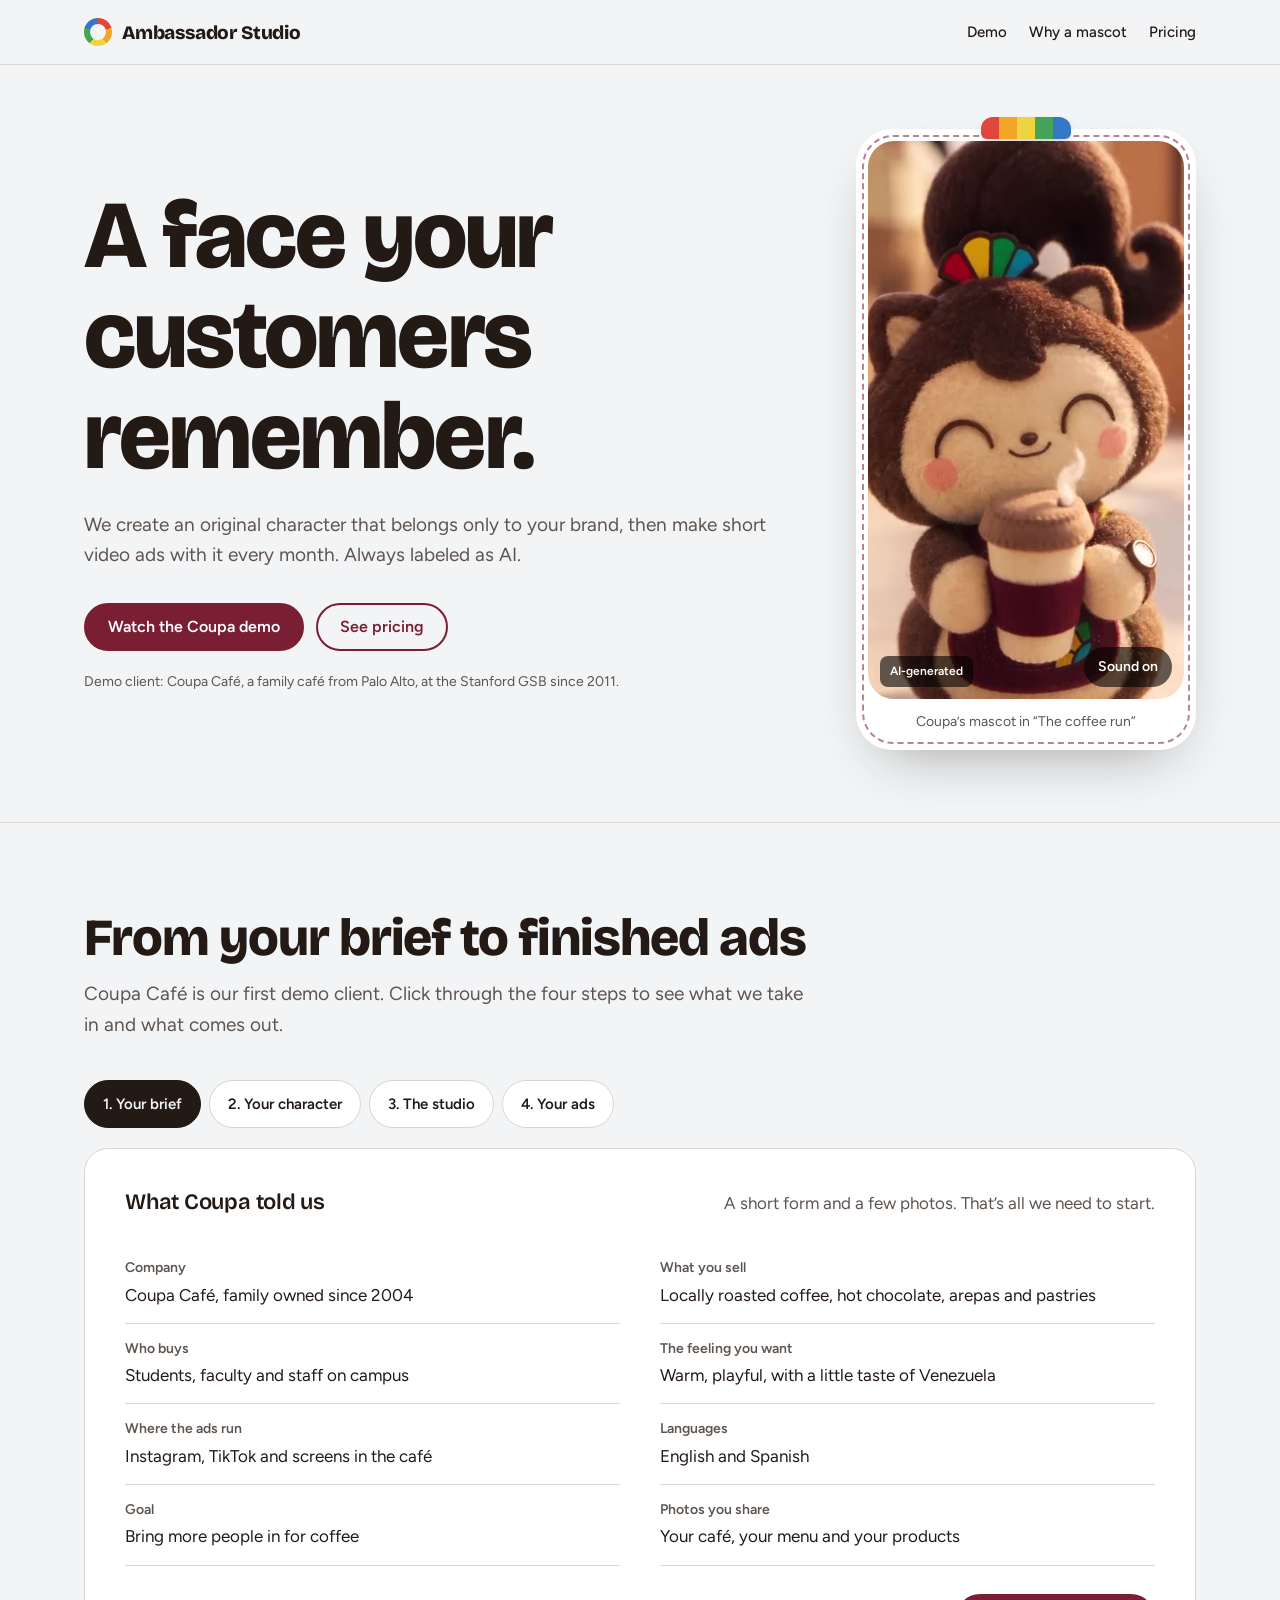
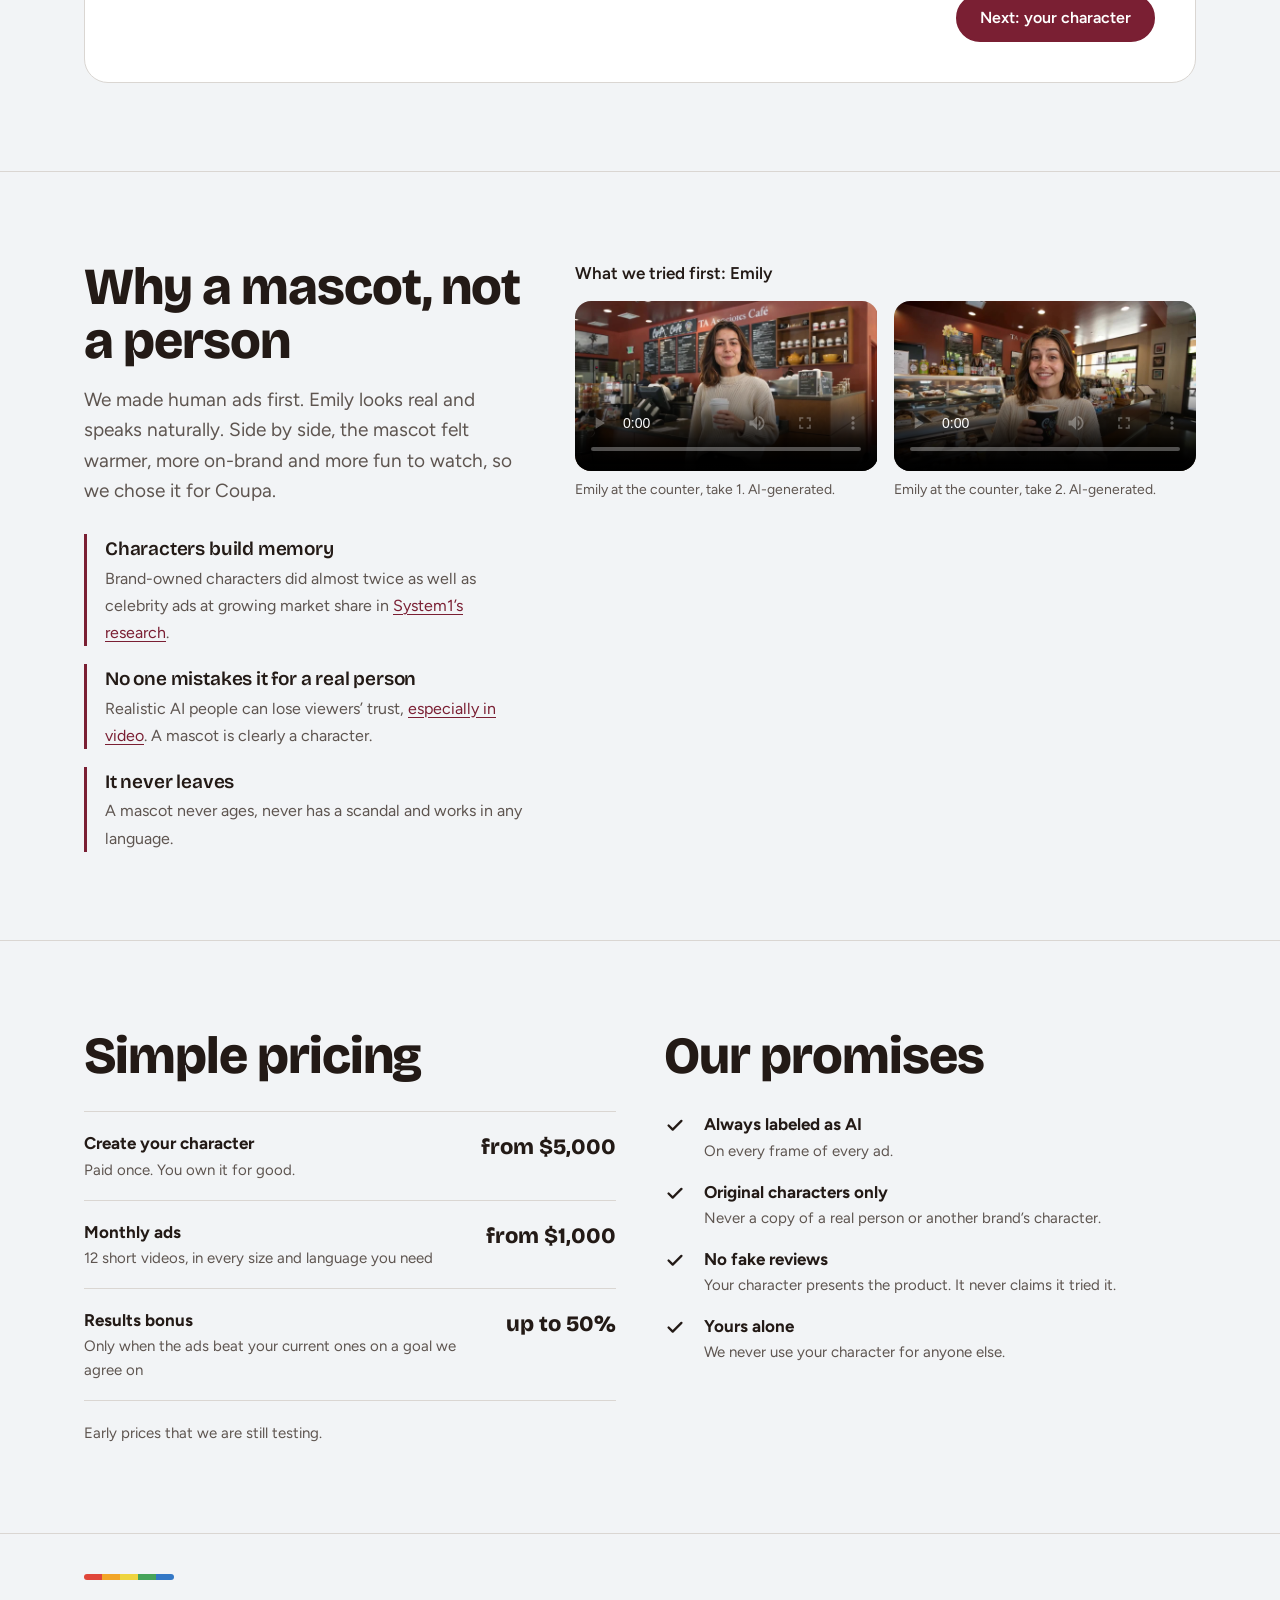
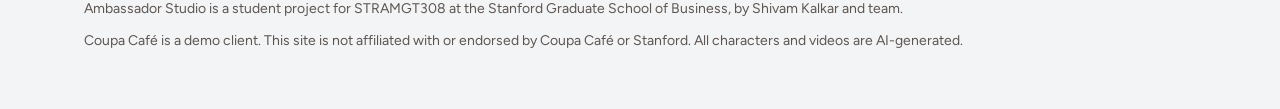
==== index.html @ 62d01a9c "Ambassador Studio demo site Co-Authored-By: Claude Opus 5.5 <noreply@anthropic.com>" ====
<!DOCTYPE html>
<html lang="en">
<head>
<meta charset="utf-8">
<meta name="viewport" content="width=device-width, initial-scale=1, viewport-fit=cover">
<title>Ambassador Studio: a face your customers remember</title>
<meta name="description" content="Ambassador Studio creates an original character that belongs only to your brand, then makes short video ads with it every month. Demo with Coupa Café.">
<link rel="icon" href="img/mascot-coffee-run.jpg">
<link rel="preconnect" href="https://fonts.googleapis.com">
<link rel="preconnect" href="https://fonts.gstatic.com" crossorigin>
<link href="https://fonts.googleapis.com/css2?family=Bricolage+Grotesque:opsz,wght@12..96,600;12..96,800&family=Figtree:wght@400;500;600;700&display=swap" rel="stylesheet">
<style>
  :root {
    --paper: #F2F4F6;
    --surface: #FFFFFF;
    --ink: #231A16;
    --muted: #5E5550;
    --line: #DAD6D2;
    --maroon: #7A1F33;
    --maroon-hover: #5E1626;
    --on-maroon: #FFFFFF;
    --accent-text: #7A1F33;
    --stitch: rgba(122, 31, 51, 0.55);
    --r1: #E0463A; --r2: #F2A527; --r3: #EED43F; --r4: #46A35A; --r5: #3478C6;
    --display: "Bricolage Grotesque", "Avenir Next", "Segoe UI", system-ui, sans-serif;
    --body: "Figtree", "Avenir Next", "Segoe UI", system-ui, sans-serif;
    color-scheme: light;
  }
  @media (prefers-color-scheme: dark) {
    :root {
      --paper: #15110F;
      --surface: #201A17;
      --ink: #F4EEE9;
      --muted: #BBB0A8;
      --line: #3A322D;
      --maroon: #A3304B;
      --maroon-hover: #B93C59;
      --on-maroon: #FFFFFF;
      --accent-text: #F09AAC;
      --stitch: rgba(240, 154, 172, 0.5);
      color-scheme: dark;
    }
  }
  *, *::before, *::after { box-sizing: border-box; }
  html { scroll-behavior: smooth; }
  @media (prefers-reduced-motion: reduce) { html { scroll-behavior: auto; } }
  body {
    margin: 0;
    background: var(--paper);
    color: var(--ink);
    font: 17px/1.6 var(--body);
    -webkit-font-smoothing: antialiased;
    padding-bottom: env(safe-area-inset-bottom, 0px);
  }
  img, video { max-width: 100%; display: block; }
  a { color: var(--accent-text); text-underline-offset: 3px; }
  :focus-visible { outline: 3px solid var(--r5); outline-offset: 3px; border-radius: 6px; }
  .wrap { max-width: 1160px; margin: 0 auto; padding: 0 24px; }
  h1, h2, h3 { font-family: var(--display); font-weight: 800; letter-spacing: -0.02em; line-height: 1.05; margin: 0; }
  h2 { font-size: clamp(32px, 4.4vw, 52px); }
  h3 { font-size: 22px; font-weight: 600; letter-spacing: -0.01em; line-height: 1.2; }
  p { margin: 0; }
  .lede { color: var(--muted); font-size: 19px; max-width: 60ch; }
  .btn {
    display: inline-flex; align-items: center; justify-content: center; gap: 8px;
    min-height: 48px; padding: 0 22px; border-radius: 999px;
    font: 600 16px/1 var(--body); text-decoration: none; cursor: pointer;
    border: 2px solid var(--maroon); transition: background .15s ease, color .15s ease;
  }
  .btn-primary { background: var(--maroon); color: var(--on-maroon); }
  .btn-primary:hover { background: var(--maroon-hover); border-color: var(--maroon-hover); }
  .btn-ghost { background: transparent; color: var(--accent-text); }
  .btn-ghost:hover { background: var(--surface); }

  /* Header */
  header.site {
    position: sticky; top: 0; z-index: 20;
    background: color-mix(in srgb, var(--paper) 88%, transparent);
    backdrop-filter: saturate(1.2) blur(10px); -webkit-backdrop-filter: saturate(1.2) blur(10px);
    border-bottom: 1px solid var(--line);
    padding-top: env(safe-area-inset-top, 0px);
  }
  header.site .wrap { display: flex; align-items: center; justify-content: space-between; gap: 16px; min-height: 64px; }
  .logo { display: flex; align-items: center; gap: 10px; color: var(--ink); text-decoration: none; font: 800 19px/1 var(--display); letter-spacing: -0.01em; }
  .logo-mark { width: 28px; height: 28px; border-radius: 50%; background: conic-gradient(var(--r1) 0 20%, var(--r2) 0 40%, var(--r3) 0 60%, var(--r4) 0 80%, var(--r5) 0); position: relative; }
  .logo-mark::after { content: ""; position: absolute; inset: 6px; border-radius: 50%; background: var(--paper); }
  nav.links { display: flex; gap: 22px; }
  nav.links a { color: var(--ink); text-decoration: none; font-weight: 500; font-size: 15px; }
  nav.links a:hover { color: var(--accent-text); }
  @media (max-width: 720px) { nav.links { display: none; } }

  /* Hero */
  .hero { padding: 64px 0 72px; }
  .hero .wrap { display: grid; grid-template-columns: minmax(0, 1fr) auto; gap: 56px; align-items: center; }
  .hero h1 { font-size: clamp(48px, 8vw, 96px); max-width: 11ch; }
  .hero .lede { margin-top: 22px; }
  .hero .ctas { display: flex; flex-wrap: wrap; gap: 12px; margin-top: 32px; }
  .hero .note { margin-top: 20px; font-size: 14px; color: var(--muted); }
  @media (max-width: 860px) { .hero .wrap { grid-template-columns: 1fr; gap: 40px; } .patch { justify-self: center; } }

  /* The one bold thing: a felt patch around the hero video */
  .patch { position: relative; margin: 0; width: min(340px, 82vw); padding: 12px; border-radius: 36px; background: var(--surface); box-shadow: 0 24px 60px -28px rgba(35, 26, 22, 0.45); }
  .patch::before { content: ""; position: absolute; inset: 6px; border: 2px dashed var(--stitch); border-radius: 31px; pointer-events: none; }
  .patch video { width: 100%; aspect-ratio: 480 / 848; object-fit: cover; border-radius: 26px; background: #000; }
  .clip { position: absolute; top: -12px; left: 50%; transform: translateX(-50%); display: flex; height: 22px; border-radius: 12px 12px 6px 6px; overflow: hidden; box-shadow: 0 4px 10px -4px rgba(0,0,0,.35); z-index: 2; }
  .clip span { width: 18px; }
  .clip span:nth-child(1) { background: var(--r1); } .clip span:nth-child(2) { background: var(--r2); }
  .clip span:nth-child(3) { background: var(--r3); } .clip span:nth-child(4) { background: var(--r4); }
  .clip span:nth-child(5) { background: var(--r5); }
  .screen { position: relative; }
  .patch .sound { position: absolute; right: 12px; bottom: 12px; z-index: 2; min-height: 40px; padding: 0 14px; border-radius: 999px; border: 0; background: rgba(0,0,0,.6); color: #fff; font: 600 14px/1 var(--body); cursor: pointer; }
  .patch .tag { position: absolute; left: 12px; bottom: 12px; z-index: 2; padding: 6px 10px; border-radius: 8px; background: rgba(0,0,0,.6); color: #fff; font-size: 12px; font-weight: 600; }
  .patch figcaption { padding: 12px 8px 4px; font-size: 14px; color: var(--muted); text-align: center; }

  /* Sections */
  section.block { padding: 88px 0; border-top: 1px solid var(--line); }
  .block-head { display: flex; flex-direction: column; gap: 14px; margin-bottom: 40px; }

  /* Demo stepper */
  .steps { display: flex; flex-wrap: wrap; gap: 8px; margin-bottom: 20px; }
  .steps button {
    min-height: 48px; padding: 0 18px; border-radius: 999px; cursor: pointer;
    font: 600 15px/1 var(--body); color: var(--ink); background: var(--surface);
    border: 1px solid var(--line);
  }
  .steps button[aria-selected="true"] { background: var(--ink); color: var(--paper); border-color: var(--ink); }
  .panel { background: var(--surface); border: 1px solid var(--line); border-radius: 24px; padding: clamp(22px, 4vw, 40px); }
  .panel[hidden] { display: none; }
  .panel-head { display: flex; flex-wrap: wrap; align-items: baseline; justify-content: space-between; gap: 12px; margin-bottom: 26px; }
  .panel-head p { color: var(--muted); max-width: 56ch; }
  .panel-foot { display: flex; justify-content: flex-end; margin-top: 28px; }

  .brief { display: grid; grid-template-columns: repeat(2, minmax(0, 1fr)); gap: 0 40px; margin: 0; }
  .brief div { padding: 14px 0; border-bottom: 1px solid var(--line); }
  .brief dt { font-size: 14px; font-weight: 600; color: var(--muted); }
  .brief dd { margin: 2px 0 0; font-size: 17px; }
  @media (max-width: 720px) { .brief { grid-template-columns: 1fr; } }

  .choices { display: grid; grid-template-columns: repeat(2, minmax(0, 1fr)); gap: 24px; }
  @media (max-width: 720px) { .choices { grid-template-columns: 1fr; } }
  .choice { border: 2px solid var(--line); border-radius: 20px; overflow: hidden; display: flex; flex-direction: column; }
  .choice.chosen { border-color: var(--maroon); }
  .choice img { width: 100%; aspect-ratio: 4 / 3; object-fit: cover; }
  .choice .body { padding: 18px 20px 22px; display: flex; flex-direction: column; gap: 8px; }
  .choice .row { display: flex; align-items: center; justify-content: space-between; gap: 10px; }
  .badge { font-size: 13px; font-weight: 700; padding: 4px 10px; border-radius: 999px; border: 1px solid var(--line); color: var(--muted); white-space: nowrap; }
  .chosen .badge { background: var(--maroon); border-color: var(--maroon); color: var(--on-maroon); }
  .choice p { color: var(--muted); }
  .fineprint { margin-top: 20px; color: var(--muted); font-size: 15px; }

  .pipeline { list-style: none; margin: 0; padding: 0; counter-reset: step; }
  .pipeline li { display: grid; grid-template-columns: 36px minmax(0, 1fr) auto; gap: 16px; align-items: center; padding: 14px 0; border-bottom: 1px solid var(--line); }
  .pipeline .dot { width: 32px; height: 32px; border-radius: 50%; display: grid; place-items: center; font-weight: 700; font-size: 14px; border: 2px solid var(--line); color: var(--muted); background: var(--surface); }
  .pipeline .what { display: flex; flex-direction: column; }
  .pipeline .what span { color: var(--muted); font-size: 15px; }
  .pipeline .state { font-size: 14px; font-weight: 600; color: var(--muted); }
  .pipeline li.done .dot { background: var(--maroon); border-color: var(--maroon); color: var(--on-maroon); }
  .pipeline li.done .state { color: var(--accent-text); }
  .pipeline li.working .dot { border-color: var(--maroon); color: var(--accent-text); }

  .ads { display: grid; grid-template-columns: repeat(2, minmax(0, 300px)); gap: 32px; justify-content: start; }
  @media (max-width: 720px) { .ads { grid-template-columns: minmax(0, 1fr); justify-content: center; } }
  .ad { display: flex; flex-direction: column; gap: 12px; margin: 0; }
  .ad .frame { position: relative; }
  .ad video { width: 100%; aspect-ratio: 480 / 848; object-fit: cover; border-radius: 20px; background: #000; }
  .ad .ai { position: absolute; left: 12px; top: 12px; padding: 5px 9px; border-radius: 8px; background: rgba(0,0,0,.6); color: #fff; font-size: 12px; font-weight: 600; pointer-events: none; }
  .ad h3 { display: flex; justify-content: space-between; gap: 10px; align-items: baseline; }
  .ad h3 small { font: 500 14px/1 var(--body); color: var(--muted); }
  .ad p { color: var(--muted); font-size: 15px; }
  .formats { display: flex; flex-wrap: wrap; gap: 8px; margin-top: 28px; }
  .formats span { font-size: 14px; padding: 6px 12px; border-radius: 999px; border: 1px solid var(--line); }

  /* Why a mascot */
  .why { display: grid; grid-template-columns: minmax(0, 5fr) minmax(0, 7fr); gap: 48px; align-items: start; }
  @media (max-width: 900px) { .why { grid-template-columns: 1fr; } }
  .reasons { list-style: none; margin: 28px 0 0; padding: 0; display: flex; flex-direction: column; gap: 18px; }
  .reasons li { padding-left: 18px; border-left: 3px solid var(--maroon); }
  .reasons strong { display: block; font-family: var(--display); font-weight: 600; font-size: 19px; letter-spacing: -0.01em; }
  .reasons span { color: var(--muted); font-size: 16px; }
  .tried { display: grid; grid-template-columns: repeat(2, minmax(0, 1fr)); gap: 16px; }
  @media (max-width: 560px) { .tried { grid-template-columns: 1fr; } }
  .tried figure { margin: 0; }
  .tried video { width: 100%; aspect-ratio: 16 / 9; object-fit: cover; border-radius: 16px; background: #000; }
  .tried figcaption { margin-top: 8px; font-size: 14px; color: var(--muted); }
  .tried-title { margin-bottom: 14px; font-weight: 600; }

  /* Pricing + promises */
  .two { display: grid; grid-template-columns: repeat(2, minmax(0, 1fr)); gap: 48px; }
  @media (max-width: 860px) { .two { grid-template-columns: 1fr; } }
  .price-list { margin: 28px 0 0; padding: 0; list-style: none; }
  .price-list li { display: flex; justify-content: space-between; gap: 20px; padding: 18px 0; border-bottom: 1px solid var(--line); }
  .price-list li:first-child { border-top: 1px solid var(--line); }
  .price-list .p { font-family: var(--display); font-weight: 800; font-size: 22px; white-space: nowrap; }
  .price-list .d { color: var(--muted); font-size: 15px; display: block; }
  .promises { margin: 28px 0 0; padding: 0; list-style: none; display: flex; flex-direction: column; gap: 16px; }
  .promises li { display: grid; grid-template-columns: 28px minmax(0, 1fr); gap: 12px; }
  .promises svg { margin-top: 3px; }
  .promises span { color: var(--muted); display: block; font-size: 15px; }

  footer.site { border-top: 1px solid var(--line); padding: 40px 0 56px; color: var(--muted); font-size: 14px; }
  footer.site .wrap { display: flex; flex-direction: column; gap: 10px; }
  footer .stripe { display: flex; width: 90px; height: 6px; border-radius: 3px; overflow: hidden; margin-bottom: 8px; }
  footer .stripe i { flex: 1; } footer .stripe i:nth-child(1) { background: var(--r1); } footer .stripe i:nth-child(2) { background: var(--r2); } footer .stripe i:nth-child(3) { background: var(--r3); } footer .stripe i:nth-child(4) { background: var(--r4); } footer .stripe i:nth-child(5) { background: var(--r5); }
</style>
</head>
<body>

<header class="site">
  <div class="wrap">
    <a class="logo" href="#top" aria-label="Ambassador Studio home"><span class="logo-mark" aria-hidden="true"></span>Ambassador Studio</a>
    <nav class="links" aria-label="Sections">
      <a href="#demo">Demo</a>
      <a href="#why">Why a mascot</a>
      <a href="#pricing">Pricing</a>
    </nav>
  </div>
</header>

<main id="top">
  <section class="hero">
    <div class="wrap">
      <div>
        <h1>A face your customers remember.</h1>
        <p class="lede">We create an original character that belongs only to your brand, then make short video ads with it every month. Always labeled as AI.</p>
        <div class="ctas">
          <a class="btn btn-primary" href="#demo">Watch the Coupa demo</a>
          <a class="btn btn-ghost" href="#pricing">See pricing</a>
        </div>
        <p class="note">Demo client: Coupa Café, a family café from Palo Alto, at the Stanford GSB since 2011.</p>
      </div>

      <figure class="patch">
        <div class="clip" aria-hidden="true"><span></span><span></span><span></span><span></span><span></span></div>
        <div class="screen">
          <video id="heroVideo" src="videos/mascot-coffee-run.mp4" poster="img/mascot-coffee-run.jpg" autoplay muted loop playsinline preload="metadata" aria-label="Coupa’s mascot in the ad The coffee run"></video>
          <span class="tag">AI-generated</span>
          <button class="sound" id="soundBtn" type="button" aria-pressed="false">Sound on</button>
        </div>
        <figcaption>Coupa’s mascot in “The coffee run”</figcaption>
      </figure>
    </div>
  </section>

  <section class="block" id="demo" aria-labelledby="demo-title">
    <div class="wrap">
      <div class="block-head">
        <h2 id="demo-title">From your brief to finished ads</h2>
        <p class="lede">Coupa Café is our first demo client. Click through the four steps to see what we take in and what comes out.</p>
      </div>

      <div class="steps" role="tablist" aria-label="Demo steps">
        <button role="tab" id="tab-1" aria-controls="panel-1" aria-selected="true">1. Your brief</button>
        <button role="tab" id="tab-2" aria-controls="panel-2" aria-selected="false" tabindex="-1">2. Your character</button>
        <button role="tab" id="tab-3" aria-controls="panel-3" aria-selected="false" tabindex="-1">3. The studio</button>
        <button role="tab" id="tab-4" aria-controls="panel-4" aria-selected="false" tabindex="-1">4. Your ads</button>
      </div>

      <div class="panel" role="tabpanel" id="panel-1" aria-labelledby="tab-1">
        <div class="panel-head">
          <h3>What Coupa told us</h3>
          <p>A short form and a few photos. That’s all we need to start.</p>
        </div>
        <dl class="brief">
          <div><dt>Company</dt><dd>Coupa Café, family owned since 2004</dd></div>
          <div><dt>What you sell</dt><dd>Locally roasted coffee, hot chocolate, arepas and pastries</dd></div>
          <div><dt>Who buys</dt><dd>Students, faculty and staff on campus</dd></div>
          <div><dt>The feeling you want</dt><dd>Warm, playful, with a little taste of Venezuela</dd></div>
          <div><dt>Where the ads run</dt><dd>Instagram, TikTok and screens in the café</dd></div>
          <div><dt>Languages</dt><dd>English and Spanish</dd></div>
          <div><dt>Goal</dt><dd>Bring more people in for coffee</dd></div>
          <div><dt>Photos you share</dt><dd>Your café, your menu and your products</dd></div>
        </dl>
        <div class="panel-foot"><button class="btn btn-primary" type="button" data-go="2">Next: your character</button></div>
      </div>

      <div class="panel" role="tabpanel" id="panel-2" aria-labelledby="tab-2" hidden>
        <div class="panel-head">
          <h3>Pick the face of your brand</h3>
          <p>We designed two options for Coupa. Coupa keeps the one it picks for good.</p>
        </div>
        <div class="choices">
          <article class="choice chosen">
            <img src="img/mascot-big-city.jpg" alt="Coupa’s felt mascot with a rainbow hair clip and a Coupa Café apron" style="object-position: center 62%">
            <div class="body">
              <div class="row"><h3>Brand mascot</h3><span class="badge">Chosen</span></div>
              <p>A soft felt character made for Coupa, with the rainbow from Coupa’s logo and a café apron.</p>
            </div>
          </article>
          <article class="choice">
            <img src="img/emily-counter-1.jpg" alt="Emily, an original AI-generated woman, holding a coffee at the café counter">
            <div class="body">
              <div class="row"><h3>Human-like ambassador</h3><span class="badge">Tried first</span></div>
              <p>Emily, an original AI person. Realistic and polished, but less warm for a café.</p>
            </div>
          </article>
        </div>
        <p class="fineprint">Every character is original, checked so it doesn’t copy a real person or another brand, and always labeled as AI.</p>
        <div class="panel-foot"><button class="btn btn-primary" type="button" data-go="3">Next: the studio</button></div>
      </div>

      <div class="panel" role="tabpanel" id="panel-3" aria-labelledby="tab-3" hidden>
        <div class="panel-head">
          <h3>What happens in the studio</h3>
          <p>AI does the production. A person on our team checks every ad before you see it.</p>
        </div>
        <ol class="pipeline" id="pipeline">
          <li><span class="dot">1</span><span class="what"><strong>Read the brief</strong><span>Brand, product, customers and feeling</span></span><span class="state">Waiting</span></li>
          <li><span class="dot">2</span><span class="what"><strong>Design the character</strong><span>Look, voice and personality, approved by you</span></span><span class="state">Waiting</span></li>
          <li><span class="dot">3</span><span class="what"><strong>Write the stories</strong><span>Short scripts, 10 to 30 seconds each</span></span><span class="state">Waiting</span></li>
          <li><span class="dot">4</span><span class="what"><strong>Animate the scenes</strong><span>AI video in phone and screen sizes</span></span><span class="state">Waiting</span></li>
          <li><span class="dot">5</span><span class="what"><strong>Add sound and captions</strong><span>Music, voice and text for silent viewing</span></span><span class="state">Waiting</span></li>
          <li><span class="dot">6</span><span class="what"><strong>Label and check</strong><span>An AI label on every ad, and a human review</span></span><span class="state">Waiting</span></li>
        </ol>
        <div class="panel-foot"><button class="btn btn-primary" type="button" data-go="4">See your ads</button></div>
      </div>

      <div class="panel" role="tabpanel" id="panel-4" aria-labelledby="tab-4" hidden>
        <div class="panel-head">
          <h3>Coupa’s first two ads</h3>
          <p>Short, warm stories starring Coupa’s mascot. Press play with sound on.</p>
        </div>
        <div class="ads">
          <figure class="ad">
            <div class="frame">
              <video src="videos/mascot-coffee-run.mp4" poster="img/mascot-coffee-run.jpg" controls playsinline preload="metadata" aria-label="Ad: The coffee run"></video>
              <span class="ai">AI-generated</span>
            </div>
            <h3>The coffee run <small>0:28</small></h3>
            <p>The mascot waits in line, and the barista makes the perfect cup.</p>
          </figure>
          <figure class="ad">
            <div class="frame">
              <video src="videos/mascot-big-city.mp4" poster="img/mascot-big-city.jpg" controls playsinline preload="metadata" aria-label="Ad: The big city"></video>
              <span class="ai">AI-generated</span>
            </div>
            <h3>The big city <small>0:31</small></h3>
            <p>The mascot sets off on a trip far from campus.</p>
          </figure>
        </div>
        <p class="fineprint">Every month, Coupa gets 12 new ads like these, in phone and screen sizes and in English and Spanish.</p>
      </div>
    </div>
  </section>

  <section class="block" id="why" aria-labelledby="why-title">
    <div class="wrap why">
      <div>
        <h2 id="why-title">Why a mascot, not a person</h2>
        <p class="lede" style="margin-top:16px">We made human ads first. Emily looks real and speaks naturally. Side by side, the mascot felt warmer, more on-brand and more fun to watch, so we chose it for Coupa.</p>
        <ul class="reasons">
          <li><strong>Characters build memory</strong><span>Brand-owned characters did almost twice as well as celebrity ads at growing market share in <a href="https://system1group.com/blog/how-far-can-you-stretch-your-character-fluent-device">System1’s research</a>.</span></li>
          <li><strong>No one mistakes it for a real person</strong><span>Realistic AI people can lose viewers’ trust, <a href="https://www.mi-3.com.au/03-02-2026/machine-made-ads-for-trigger-big-trust-penalties">especially in video</a>. A mascot is clearly a character.</span></li>
          <li><strong>It never leaves</strong><span>A mascot never ages, never has a scandal and works in any language.</span></li>
        </ul>
      </div>
      <div>
        <p class="tried-title">What we tried first: Emily</p>
        <div class="tried">
          <figure>
            <video src="videos/emily-counter-1.mp4" poster="img/emily-counter-1.jpg" controls playsinline preload="metadata" aria-label="Emily at the café counter, take one"></video>
            <figcaption>Emily at the counter, take 1. AI-generated.</figcaption>
          </figure>
          <figure>
            <video src="videos/emily-counter-2.mp4" poster="img/emily-counter-2.jpg" controls playsinline preload="metadata" aria-label="Emily at the café counter, take two"></video>
            <figcaption>Emily at the counter, take 2. AI-generated.</figcaption>
          </figure>
        </div>
      </div>
    </div>
  </section>

  <section class="block" id="pricing" aria-labelledby="pricing-title">
    <div class="wrap two">
      <div>
        <h2 id="pricing-title">Simple pricing</h2>
        <ul class="price-list">
          <li><span><strong>Create your character</strong><span class="d">Paid once. You own it for good.</span></span><span class="p">from $5,000</span></li>
          <li><span><strong>Monthly ads</strong><span class="d">12 short videos, in every size and language you need</span></span><span class="p">from $1,000</span></li>
          <li><span><strong>Results bonus</strong><span class="d">Only when the ads beat your current ones on a goal we agree on</span></span><span class="p">up to 50%</span></li>
        </ul>
        <p class="fineprint">Early prices that we are still testing.</p>
      </div>
      <div>
        <h2>Our promises</h2>
        <ul class="promises">
          <li><svg width="22" height="22" viewBox="0 0 24 24" fill="none" aria-hidden="true"><path d="M5 12.5l4.5 4.5L19 7.5" stroke="currentColor" stroke-width="2.5" stroke-linecap="round" stroke-linejoin="round"/></svg><p><strong>Always labeled as AI</strong><span>On every frame of every ad.</span></p></li>
          <li><svg width="22" height="22" viewBox="0 0 24 24" fill="none" aria-hidden="true"><path d="M5 12.5l4.5 4.5L19 7.5" stroke="currentColor" stroke-width="2.5" stroke-linecap="round" stroke-linejoin="round"/></svg><p><strong>Original characters only</strong><span>Never a copy of a real person or another brand’s character.</span></p></li>
          <li><svg width="22" height="22" viewBox="0 0 24 24" fill="none" aria-hidden="true"><path d="M5 12.5l4.5 4.5L19 7.5" stroke="currentColor" stroke-width="2.5" stroke-linecap="round" stroke-linejoin="round"/></svg><p><strong>No fake reviews</strong><span>Your character presents the product. It never claims it tried it.</span></p></li>
          <li><svg width="22" height="22" viewBox="0 0 24 24" fill="none" aria-hidden="true"><path d="M5 12.5l4.5 4.5L19 7.5" stroke="currentColor" stroke-width="2.5" stroke-linecap="round" stroke-linejoin="round"/></svg><p><strong>Yours alone</strong><span>We never use your character for anyone else.</span></p></li>
        </ul>
      </div>
    </div>
  </section>
</main>

<footer class="site">
  <div class="wrap">
    <div class="stripe" aria-hidden="true"><i></i><i></i><i></i><i></i><i></i></div>
    <p>Ambassador Studio is a student project for STRAMGT308 at the Stanford Graduate School of Business, by Shivam Kalkar and team.</p>
    <p>Coupa Café is a demo client. This site is not affiliated with or endorsed by Coupa Café or Stanford. All characters and videos are AI-generated.</p>
  </div>
</footer>

<script>
  // Hero sound toggle
  const hero = document.getElementById('heroVideo');
  const soundBtn = document.getElementById('soundBtn');
  soundBtn.addEventListener('click', () => {
    hero.muted = !hero.muted;
    if (!hero.muted) { hero.currentTime = 0; hero.play().catch(() => {}); }
    soundBtn.textContent = hero.muted ? 'Sound on' : 'Sound off';
    soundBtn.setAttribute('aria-pressed', String(!hero.muted));
  });
  const reduceMotion = window.matchMedia('(prefers-reduced-motion: reduce)').matches;
  if (reduceMotion) { hero.removeAttribute('autoplay'); hero.pause(); }

  // Demo stepper
  const tabs = [...document.querySelectorAll('[role="tab"]')];
  const panels = tabs.map(t => document.getElementById(t.getAttribute('aria-controls')));
  let timer = null;

  function show(n) {
    tabs.forEach((t, i) => {
      const on = i === n - 1;
      t.setAttribute('aria-selected', String(on));
      t.tabIndex = on ? 0 : -1;
      panels[i].hidden = !on;
    });
    document.querySelectorAll('.panel video').forEach(v => { if (!panels[3].contains(v) || n !== 4) v.pause(); });
    if (n === 3) runStudio();
  }

  function runStudio() {
    const items = [...document.querySelectorAll('#pipeline li')];
    clearInterval(timer);
    const set = (done) => items.forEach((li, i) => {
      li.classList.toggle('done', i < done);
      li.classList.toggle('working', i === done);
      li.querySelector('.state').textContent = i < done ? 'Done' : (i === done ? 'Working' : 'Waiting');
      li.querySelector('.dot').innerHTML = i < done
        ? '<svg width="14" height="14" viewBox="0 0 24 24" fill="none" aria-hidden="true"><path d="M5 12.5l4.5 4.5L19 7.5" stroke="currentColor" stroke-width="3.2" stroke-linecap="round" stroke-linejoin="round"/></svg>'
        : String(i + 1);
    });
    if (reduceMotion) { set(items.length); return; }
    let done = 0; set(0);
    timer = setInterval(() => { done += 1; set(done); if (done >= items.length) clearInterval(timer); }, 650);
  }

  tabs.forEach((t, i) => {
    t.addEventListener('click', () => show(i + 1));
    t.addEventListener('keydown', (e) => {
      if (e.key !== 'ArrowRight' && e.key !== 'ArrowLeft') return;
      const next = (i + (e.key === 'ArrowRight' ? 1 : tabs.length - 1)) % tabs.length;
      tabs[next].focus(); show(next + 1);
    });
  });
  document.querySelectorAll('[data-go]').forEach(b => b.addEventListener('click', () => {
    show(Number(b.dataset.go));
    document.getElementById('demo').scrollIntoView({ behavior: reduceMotion ? 'auto' : 'smooth', block: 'start' });
  }));
</script>
</body>
</html>
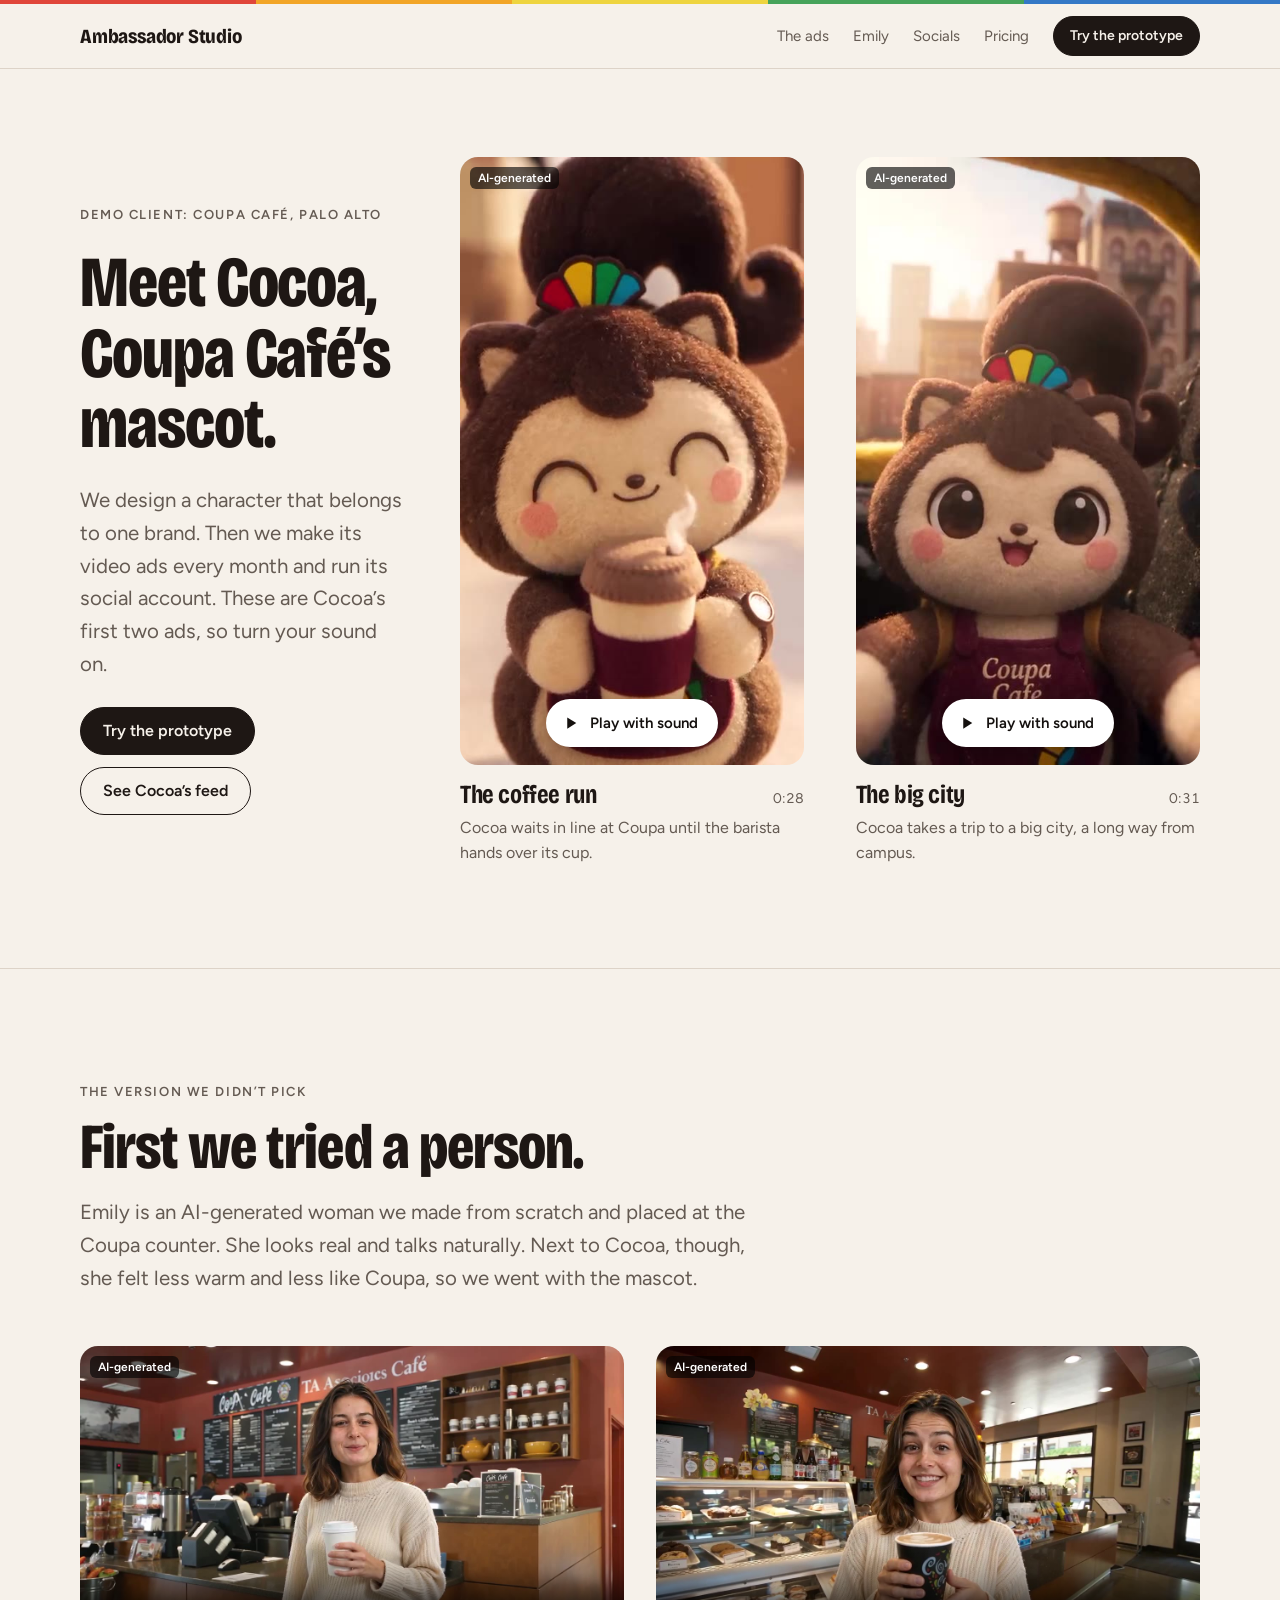
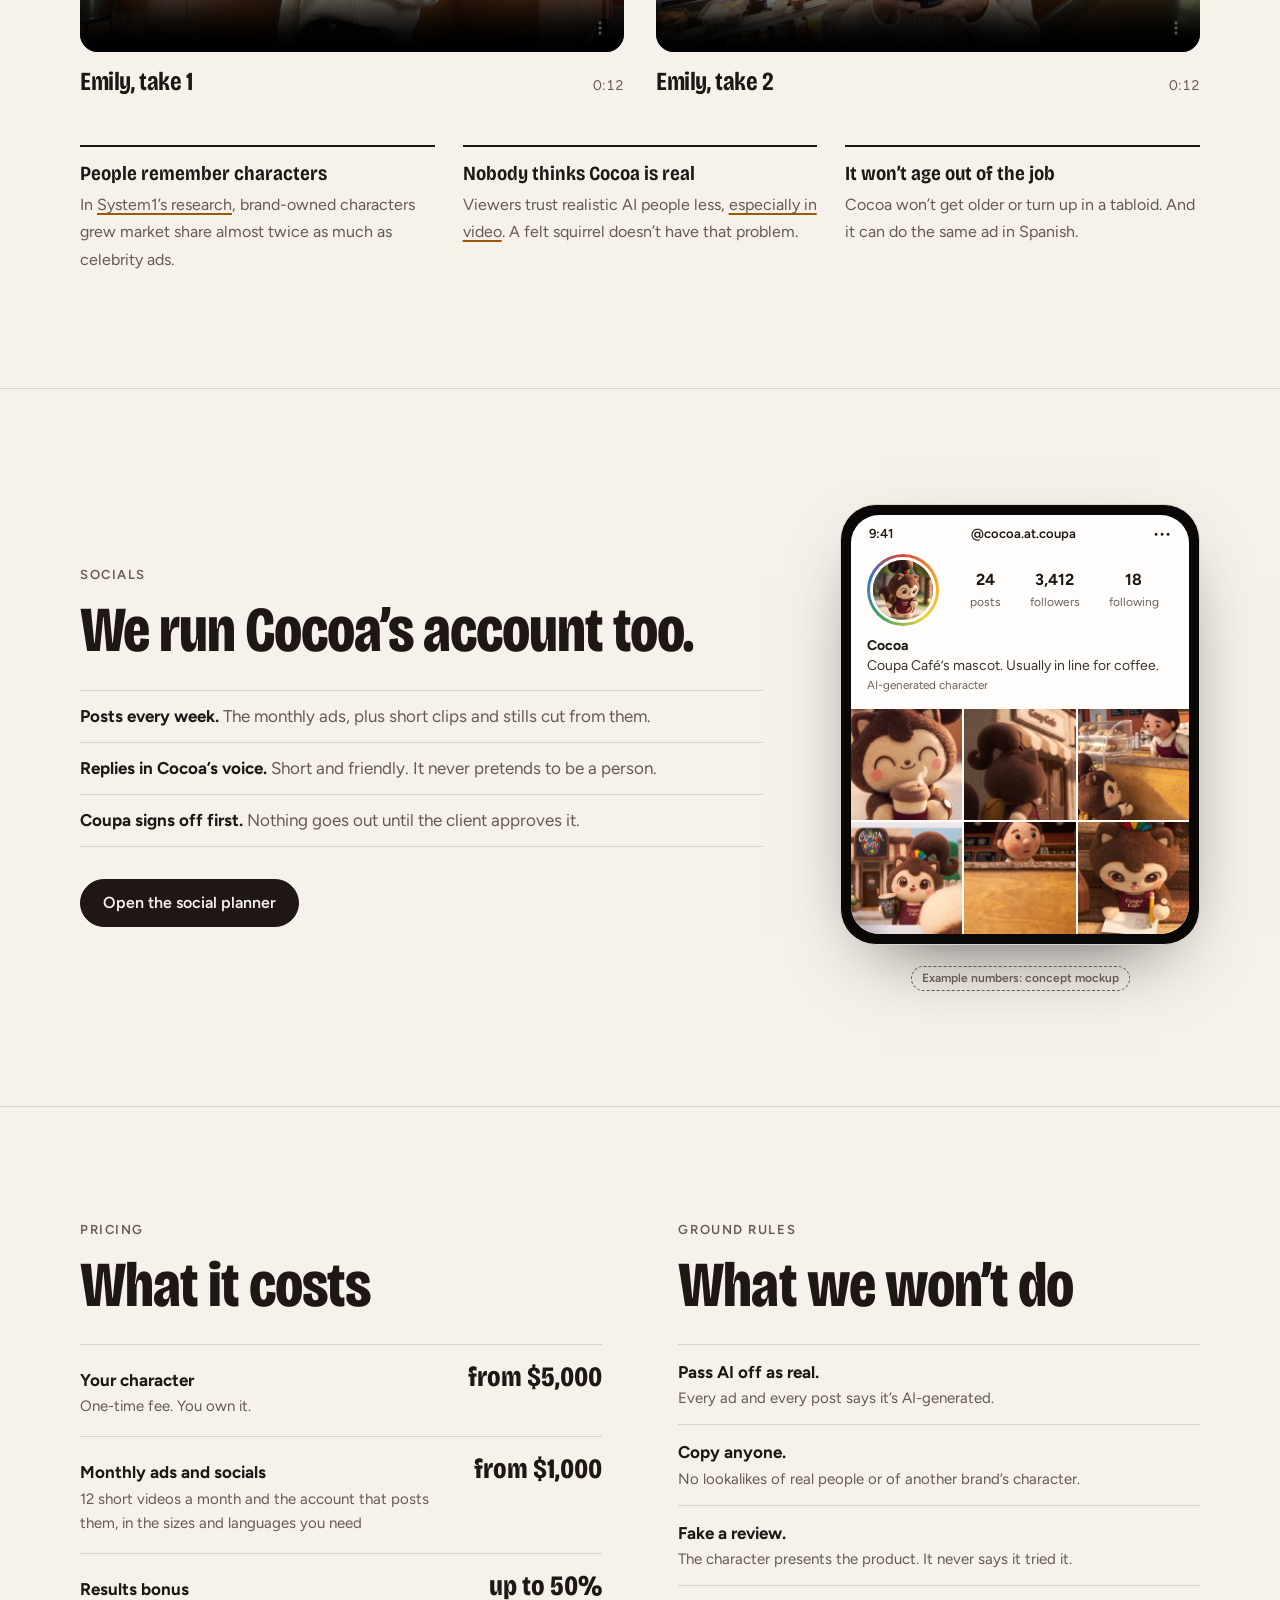
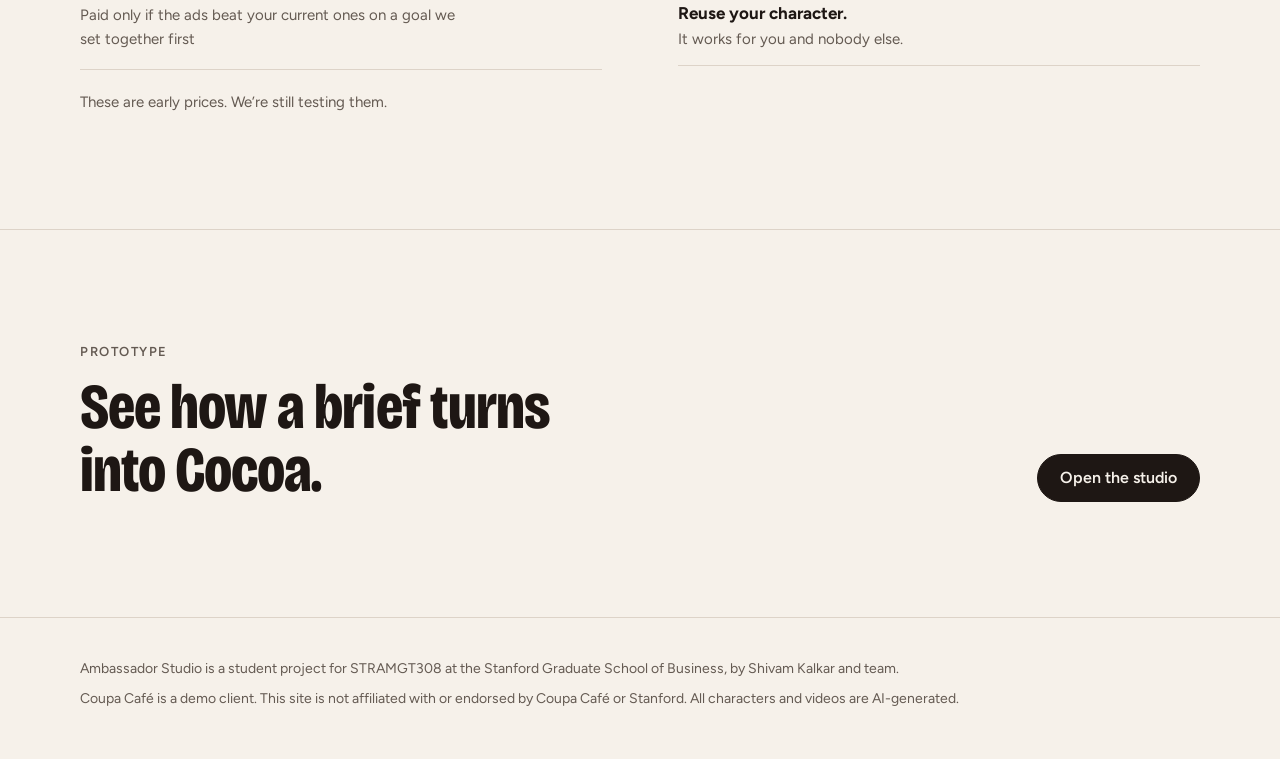
==== commit a69bae17: "Redesign: Cocoa showcase, 5-step prototype with social planner Co-Authored-By: Claude Opus 5.5 <nore" ====
--- a/index.html
+++ b/index.html
@@ -3,368 +3,180 @@
 <head>
 <meta charset="utf-8">
 <meta name="viewport" content="width=device-width, initial-scale=1, viewport-fit=cover">
-<title>Ambassador Studio: a face your customers remember</title>
-<meta name="description" content="Ambassador Studio creates an original character that belongs only to your brand, then makes short video ads with it every month. Demo with Coupa Café.">
+<title>Ambassador Studio</title>
+<meta name="description" content="We design an original character for a brand, make its video ads every month and run its social account. Demo: Cocoa, Coupa Café's mascot.">
 <link rel="icon" href="img/mascot-coffee-run.jpg">
 <link rel="preconnect" href="https://fonts.googleapis.com">
 <link rel="preconnect" href="https://fonts.gstatic.com" crossorigin>
-<link href="https://fonts.googleapis.com/css2?family=Bricolage+Grotesque:opsz,wght@12..96,600;12..96,800&family=Figtree:wght@400;500;600;700&display=swap" rel="stylesheet">
+<link href="https://fonts.googleapis.com/css2?family=Bricolage+Grotesque:opsz,wdth,wght@12..96,75..100,500..800&family=Figtree:wght@400;500;600;700&display=swap" rel="stylesheet">
+<link rel="stylesheet" href="site.css">
 <style>
-  :root {
-    --paper: #F2F4F6;
-    --surface: #FFFFFF;
-    --ink: #231A16;
-    --muted: #5E5550;
-    --line: #DAD6D2;
-    --maroon: #7A1F33;
-    --maroon-hover: #5E1626;
-    --on-maroon: #FFFFFF;
-    --accent-text: #7A1F33;
-    --stitch: rgba(122, 31, 51, 0.55);
-    --r1: #E0463A; --r2: #F2A527; --r3: #EED43F; --r4: #46A35A; --r5: #3478C6;
-    --display: "Bricolage Grotesque", "Avenir Next", "Segoe UI", system-ui, sans-serif;
-    --body: "Figtree", "Avenir Next", "Segoe UI", system-ui, sans-serif;
-    color-scheme: light;
+  .hero { padding: clamp(40px, 7vw, 88px) 0 clamp(56px, 8vw, 104px); }
+  .hero-head { display: flex; flex-direction: column; gap: 26px; margin-bottom: clamp(36px, 5vw, 56px); }
+  .hero-head h1 { max-width: 12ch; }
+  .ctas { display: flex; flex-wrap: wrap; gap: 12px; }
+  @media (min-width: 1100px) {
+    .hero .wrap { display: grid; grid-template-columns: minmax(0, 1fr) 740px; gap: 56px; align-items: center; }
+    .hero-head { margin-bottom: 0; }
+    .hero-head h1 { font-size: clamp(64px, 5.6vw, 84px); }
   }
-  @media (prefers-color-scheme: dark) {
-    :root {
-      --paper: #15110F;
-      --surface: #201A17;
-      --ink: #F4EEE9;
-      --muted: #BBB0A8;
-      --line: #3A322D;
-      --maroon: #A3304B;
-      --maroon-hover: #B93C59;
-      --on-maroon: #FFFFFF;
-      --accent-text: #F09AAC;
-      --stitch: rgba(240, 154, 172, 0.5);
-      color-scheme: dark;
-    }
-  }
-  *, *::before, *::after { box-sizing: border-box; }
-  html { scroll-behavior: smooth; }
-  @media (prefers-reduced-motion: reduce) { html { scroll-behavior: auto; } }
-  body {
-    margin: 0;
-    background: var(--paper);
-    color: var(--ink);
-    font: 17px/1.6 var(--body);
-    -webkit-font-smoothing: antialiased;
-    padding-bottom: env(safe-area-inset-bottom, 0px);
-  }
-  img, video { max-width: 100%; display: block; }
-  a { color: var(--accent-text); text-underline-offset: 3px; }
-  :focus-visible { outline: 3px solid var(--r5); outline-offset: 3px; border-radius: 6px; }
-  .wrap { max-width: 1160px; margin: 0 auto; padding: 0 24px; }
-  h1, h2, h3 { font-family: var(--display); font-weight: 800; letter-spacing: -0.02em; line-height: 1.05; margin: 0; }
-  h2 { font-size: clamp(32px, 4.4vw, 52px); }
-  h3 { font-size: 22px; font-weight: 600; letter-spacing: -0.01em; line-height: 1.2; }
-  p { margin: 0; }
-  .lede { color: var(--muted); font-size: 19px; max-width: 60ch; }
-  .btn {
-    display: inline-flex; align-items: center; justify-content: center; gap: 8px;
-    min-height: 48px; padding: 0 22px; border-radius: 999px;
-    font: 600 16px/1 var(--body); text-decoration: none; cursor: pointer;
-    border: 2px solid var(--maroon); transition: background .15s ease, color .15s ease;
-  }
-  .btn-primary { background: var(--maroon); color: var(--on-maroon); }
-  .btn-primary:hover { background: var(--maroon-hover); border-color: var(--maroon-hover); }
-  .btn-ghost { background: transparent; color: var(--accent-text); }
-  .btn-ghost:hover { background: var(--surface); }
-
-  /* Header */
-  header.site {
-    position: sticky; top: 0; z-index: 20;
-    background: color-mix(in srgb, var(--paper) 88%, transparent);
-    backdrop-filter: saturate(1.2) blur(10px); -webkit-backdrop-filter: saturate(1.2) blur(10px);
-    border-bottom: 1px solid var(--line);
-    padding-top: env(safe-area-inset-top, 0px);
-  }
-  header.site .wrap { display: flex; align-items: center; justify-content: space-between; gap: 16px; min-height: 64px; }
-  .logo { display: flex; align-items: center; gap: 10px; color: var(--ink); text-decoration: none; font: 800 19px/1 var(--display); letter-spacing: -0.01em; }
-  .logo-mark { width: 28px; height: 28px; border-radius: 50%; background: conic-gradient(var(--r1) 0 20%, var(--r2) 0 40%, var(--r3) 0 60%, var(--r4) 0 80%, var(--r5) 0); position: relative; }
-  .logo-mark::after { content: ""; position: absolute; inset: 6px; border-radius: 50%; background: var(--paper); }
-  nav.links { display: flex; gap: 22px; }
-  nav.links a { color: var(--ink); text-decoration: none; font-weight: 500; font-size: 15px; }
-  nav.links a:hover { color: var(--accent-text); }
-  @media (max-width: 720px) { nav.links { display: none; } }
-
-  /* Hero */
-  .hero { padding: 64px 0 72px; }
-  .hero .wrap { display: grid; grid-template-columns: minmax(0, 1fr) auto; gap: 56px; align-items: center; }
-  .hero h1 { font-size: clamp(48px, 8vw, 96px); max-width: 11ch; }
-  .hero .lede { margin-top: 22px; }
-  .hero .ctas { display: flex; flex-wrap: wrap; gap: 12px; margin-top: 32px; }
-  .hero .note { margin-top: 20px; font-size: 14px; color: var(--muted); }
-  @media (max-width: 860px) { .hero .wrap { grid-template-columns: 1fr; gap: 40px; } .patch { justify-self: center; } }
-
-  /* The one bold thing: a felt patch around the hero video */
-  .patch { position: relative; margin: 0; width: min(340px, 82vw); padding: 12px; border-radius: 36px; background: var(--surface); box-shadow: 0 24px 60px -28px rgba(35, 26, 22, 0.45); }
-  .patch::before { content: ""; position: absolute; inset: 6px; border: 2px dashed var(--stitch); border-radius: 31px; pointer-events: none; }
-  .patch video { width: 100%; aspect-ratio: 480 / 848; object-fit: cover; border-radius: 26px; background: #000; }
-  .clip { position: absolute; top: -12px; left: 50%; transform: translateX(-50%); display: flex; height: 22px; border-radius: 12px 12px 6px 6px; overflow: hidden; box-shadow: 0 4px 10px -4px rgba(0,0,0,.35); z-index: 2; }
-  .clip span { width: 18px; }
-  .clip span:nth-child(1) { background: var(--r1); } .clip span:nth-child(2) { background: var(--r2); }
-  .clip span:nth-child(3) { background: var(--r3); } .clip span:nth-child(4) { background: var(--r4); }
-  .clip span:nth-child(5) { background: var(--r5); }
-  .screen { position: relative; }
-  .patch .sound { position: absolute; right: 12px; bottom: 12px; z-index: 2; min-height: 40px; padding: 0 14px; border-radius: 999px; border: 0; background: rgba(0,0,0,.6); color: #fff; font: 600 14px/1 var(--body); cursor: pointer; }
-  .patch .tag { position: absolute; left: 12px; bottom: 12px; z-index: 2; padding: 6px 10px; border-radius: 8px; background: rgba(0,0,0,.6); color: #fff; font-size: 12px; font-weight: 600; }
-  .patch figcaption { padding: 12px 8px 4px; font-size: 14px; color: var(--muted); text-align: center; }
-
-  /* Sections */
-  section.block { padding: 88px 0; border-top: 1px solid var(--line); }
-  .block-head { display: flex; flex-direction: column; gap: 14px; margin-bottom: 40px; }
-
-  /* Demo stepper */
-  .steps { display: flex; flex-wrap: wrap; gap: 8px; margin-bottom: 20px; }
-  .steps button {
-    min-height: 48px; padding: 0 18px; border-radius: 999px; cursor: pointer;
-    font: 600 15px/1 var(--body); color: var(--ink); background: var(--surface);
-    border: 1px solid var(--line);
-  }
-  .steps button[aria-selected="true"] { background: var(--ink); color: var(--paper); border-color: var(--ink); }
-  .panel { background: var(--surface); border: 1px solid var(--line); border-radius: 24px; padding: clamp(22px, 4vw, 40px); }
-  .panel[hidden] { display: none; }
-  .panel-head { display: flex; flex-wrap: wrap; align-items: baseline; justify-content: space-between; gap: 12px; margin-bottom: 26px; }
-  .panel-head p { color: var(--muted); max-width: 56ch; }
-  .panel-foot { display: flex; justify-content: flex-end; margin-top: 28px; }
-
-  .brief { display: grid; grid-template-columns: repeat(2, minmax(0, 1fr)); gap: 0 40px; margin: 0; }
-  .brief div { padding: 14px 0; border-bottom: 1px solid var(--line); }
-  .brief dt { font-size: 14px; font-weight: 600; color: var(--muted); }
-  .brief dd { margin: 2px 0 0; font-size: 17px; }
-  @media (max-width: 720px) { .brief { grid-template-columns: 1fr; } }
-
-  .choices { display: grid; grid-template-columns: repeat(2, minmax(0, 1fr)); gap: 24px; }
-  @media (max-width: 720px) { .choices { grid-template-columns: 1fr; } }
-  .choice { border: 2px solid var(--line); border-radius: 20px; overflow: hidden; display: flex; flex-direction: column; }
-  .choice.chosen { border-color: var(--maroon); }
-  .choice img { width: 100%; aspect-ratio: 4 / 3; object-fit: cover; }
-  .choice .body { padding: 18px 20px 22px; display: flex; flex-direction: column; gap: 8px; }
-  .choice .row { display: flex; align-items: center; justify-content: space-between; gap: 10px; }
-  .badge { font-size: 13px; font-weight: 700; padding: 4px 10px; border-radius: 999px; border: 1px solid var(--line); color: var(--muted); white-space: nowrap; }
-  .chosen .badge { background: var(--maroon); border-color: var(--maroon); color: var(--on-maroon); }
-  .choice p { color: var(--muted); }
-  .fineprint { margin-top: 20px; color: var(--muted); font-size: 15px; }
-
-  .pipeline { list-style: none; margin: 0; padding: 0; counter-reset: step; }
-  .pipeline li { display: grid; grid-template-columns: 36px minmax(0, 1fr) auto; gap: 16px; align-items: center; padding: 14px 0; border-bottom: 1px solid var(--line); }
-  .pipeline .dot { width: 32px; height: 32px; border-radius: 50%; display: grid; place-items: center; font-weight: 700; font-size: 14px; border: 2px solid var(--line); color: var(--muted); background: var(--surface); }
-  .pipeline .what { display: flex; flex-direction: column; }
-  .pipeline .what span { color: var(--muted); font-size: 15px; }
-  .pipeline .state { font-size: 14px; font-weight: 600; color: var(--muted); }
-  .pipeline li.done .dot { background: var(--maroon); border-color: var(--maroon); color: var(--on-maroon); }
-  .pipeline li.done .state { color: var(--accent-text); }
-  .pipeline li.working .dot { border-color: var(--maroon); color: var(--accent-text); }
-
-  .ads { display: grid; grid-template-columns: repeat(2, minmax(0, 300px)); gap: 32px; justify-content: start; }
-  @media (max-width: 720px) { .ads { grid-template-columns: minmax(0, 1fr); justify-content: center; } }
-  .ad { display: flex; flex-direction: column; gap: 12px; margin: 0; }
-  .ad .frame { position: relative; }
-  .ad video { width: 100%; aspect-ratio: 480 / 848; object-fit: cover; border-radius: 20px; background: #000; }
-  .ad .ai { position: absolute; left: 12px; top: 12px; padding: 5px 9px; border-radius: 8px; background: rgba(0,0,0,.6); color: #fff; font-size: 12px; font-weight: 600; pointer-events: none; }
-  .ad h3 { display: flex; justify-content: space-between; gap: 10px; align-items: baseline; }
-  .ad h3 small { font: 500 14px/1 var(--body); color: var(--muted); }
-  .ad p { color: var(--muted); font-size: 15px; }
-  .formats { display: flex; flex-wrap: wrap; gap: 8px; margin-top: 28px; }
-  .formats span { font-size: 14px; padding: 6px 12px; border-radius: 999px; border: 1px solid var(--line); }
-
-  /* Why a mascot */
-  .why { display: grid; grid-template-columns: minmax(0, 5fr) minmax(0, 7fr); gap: 48px; align-items: start; }
-  @media (max-width: 900px) { .why { grid-template-columns: 1fr; } }
-  .reasons { list-style: none; margin: 28px 0 0; padding: 0; display: flex; flex-direction: column; gap: 18px; }
-  .reasons li { padding-left: 18px; border-left: 3px solid var(--maroon); }
-  .reasons strong { display: block; font-family: var(--display); font-weight: 600; font-size: 19px; letter-spacing: -0.01em; }
-  .reasons span { color: var(--muted); font-size: 16px; }
-  .tried { display: grid; grid-template-columns: repeat(2, minmax(0, 1fr)); gap: 16px; }
-  @media (max-width: 560px) { .tried { grid-template-columns: 1fr; } }
-  .tried figure { margin: 0; }
-  .tried video { width: 100%; aspect-ratio: 16 / 9; object-fit: cover; border-radius: 16px; background: #000; }
-  .tried figcaption { margin-top: 8px; font-size: 14px; color: var(--muted); }
-  .tried-title { margin-bottom: 14px; font-weight: 600; }
-
-  /* Pricing + promises */
-  .two { display: grid; grid-template-columns: repeat(2, minmax(0, 1fr)); gap: 48px; }
-  @media (max-width: 860px) { .two { grid-template-columns: 1fr; } }
-  .price-list { margin: 28px 0 0; padding: 0; list-style: none; }
-  .price-list li { display: flex; justify-content: space-between; gap: 20px; padding: 18px 0; border-bottom: 1px solid var(--line); }
-  .price-list li:first-child { border-top: 1px solid var(--line); }
-  .price-list .p { font-family: var(--display); font-weight: 800; font-size: 22px; white-space: nowrap; }
-  .price-list .d { color: var(--muted); font-size: 15px; display: block; }
-  .promises { margin: 28px 0 0; padding: 0; list-style: none; display: flex; flex-direction: column; gap: 16px; }
-  .promises li { display: grid; grid-template-columns: 28px minmax(0, 1fr); gap: 12px; }
-  .promises svg { margin-top: 3px; }
-  .promises span { color: var(--muted); display: block; font-size: 15px; }
-
-  footer.site { border-top: 1px solid var(--line); padding: 40px 0 56px; color: var(--muted); font-size: 14px; }
-  footer.site .wrap { display: flex; flex-direction: column; gap: 10px; }
-  footer .stripe { display: flex; width: 90px; height: 6px; border-radius: 3px; overflow: hidden; margin-bottom: 8px; }
-  footer .stripe i { flex: 1; } footer .stripe i:nth-child(1) { background: var(--r1); } footer .stripe i:nth-child(2) { background: var(--r2); } footer .stripe i:nth-child(3) { background: var(--r3); } footer .stripe i:nth-child(4) { background: var(--r4); } footer .stripe i:nth-child(5) { background: var(--r5); }
+  .reel { display: grid; grid-template-columns: repeat(2, minmax(0, 1fr)); gap: clamp(20px, 4vw, 56px); max-width: 860px; }
+  @media (max-width: 600px) { .reel { grid-template-columns: 1fr; max-width: 380px; margin: 0 auto; } }
+
+  .emily { display: grid; grid-template-columns: repeat(2, minmax(0, 1fr)); gap: clamp(16px, 3vw, 32px); }
+  @media (max-width: 760px) { .emily { grid-template-columns: 1fr; } }
+  .verdict { margin-top: clamp(32px, 4vw, 48px); display: grid; grid-template-columns: repeat(3, minmax(0, 1fr)); gap: 28px; }
+  @media (max-width: 860px) { .verdict { grid-template-columns: 1fr; } }
+  .verdict div { border-top: 2px solid var(--ink); padding-top: 14px; }
+  .verdict strong { display: block; font: 650 20px/1.2 var(--display); font-stretch: 85%; margin-bottom: 6px; }
+  .verdict span { color: var(--muted); font-size: 16px; }
+
+  .social { display: grid; grid-template-columns: minmax(0, 1fr) 360px; gap: clamp(40px, 6vw, 96px); align-items: center; }
+  @media (max-width: 860px) { .social { grid-template-columns: 1fr; } .social .phone { margin: 0 auto; } }
+  .social ul { list-style: none; margin: 28px 0 32px; padding: 0; }
+  .social li { padding: 12px 0; border-bottom: 1px solid var(--line); }
+  .social li:first-child { border-top: 1px solid var(--line); }
+  .social li span { color: var(--muted); }
+
+  .two { display: grid; grid-template-columns: minmax(0, 1fr) minmax(0, 1fr); gap: clamp(40px, 6vw, 88px); }
+  @media (max-width: 900px) { .two { grid-template-columns: 1fr; } }
+  .prices, .rules { list-style: none; margin: 28px 0 0; padding: 0; }
+  .prices li { display: flex; justify-content: space-between; align-items: baseline; gap: 20px; padding: 18px 0; border-bottom: 1px solid var(--line); }
+  .rules li { padding: 14px 0; border-bottom: 1px solid var(--line); }
+  .prices li:first-child, .rules li:first-child { border-top: 1px solid var(--line); }
+  .prices .p { font: 750 28px/1 var(--display); font-stretch: 80%; white-space: nowrap; }
+  .prices small, .rules small { display: block; color: var(--muted); font-size: 15px; }
+
+  .cta-band .wrap { display: flex; flex-wrap: wrap; align-items: end; justify-content: space-between; gap: 28px; }
 </style>
 </head>
 <body>
+<div class="stripe" aria-hidden="true"><i></i><i></i><i></i><i></i><i></i></div>
 
 <header class="site">
   <div class="wrap">
-    <a class="logo" href="#top" aria-label="Ambassador Studio home"><span class="logo-mark" aria-hidden="true"></span>Ambassador Studio</a>
-    <nav class="links" aria-label="Sections">
-      <a href="#demo">Demo</a>
-      <a href="#why">Why a mascot</a>
+    <a class="logo" href="index.html">Ambassador Studio</a>
+    <nav class="nav" aria-label="Sections">
+      <a href="#ads">The ads</a>
+      <a href="#emily">Emily</a>
+      <a href="#socials">Socials</a>
       <a href="#pricing">Pricing</a>
+      <a class="btn btn-sm btn-solid" href="studio.html">Try the prototype</a>
     </nav>
   </div>
 </header>
 
 <main id="top">
-  <section class="hero">
+  <section class="hero" id="ads" aria-labelledby="hero-title">
     <div class="wrap">
-      <div>
-        <h1>A face your customers remember.</h1>
-        <p class="lede">We create an original character that belongs only to your brand, then make short video ads with it every month. Always labeled as AI.</p>
+      <div class="hero-head">
+        <p class="kicker">Demo client: Coupa Café, Palo Alto</p>
+        <h1 id="hero-title">Meet Cocoa, Coupa Café’s mascot.</h1>
+        <p class="lede">We design a character that belongs to one brand. Then we make its video ads every month and run its social account. These are Cocoa’s first two ads, so turn your sound on.</p>
         <div class="ctas">
-          <a class="btn btn-primary" href="#demo">Watch the Coupa demo</a>
-          <a class="btn btn-ghost" href="#pricing">See pricing</a>
+          <a class="btn btn-solid" href="studio.html">Try the prototype</a>
+          <a class="btn" href="#socials">See Cocoa’s feed</a>
         </div>
-        <p class="note">Demo client: Coupa Café, a family café from Palo Alto, at the Stanford GSB since 2011.</p>
-      </div>
-
-      <figure class="patch">
-        <div class="clip" aria-hidden="true"><span></span><span></span><span></span><span></span><span></span></div>
-        <div class="screen">
-          <video id="heroVideo" src="videos/mascot-coffee-run.mp4" poster="img/mascot-coffee-run.jpg" autoplay muted loop playsinline preload="metadata" aria-label="Coupa’s mascot in the ad The coffee run"></video>
-          <span class="tag">AI-generated</span>
-          <button class="sound" id="soundBtn" type="button" aria-pressed="false">Sound on</button>
+      </div>
+
+      <div class="reel">
+        <figure class="spot">
+          <div class="player tall">
+            <video id="v1" src="videos/mascot-coffee-run.mp4" poster="img/mascot-coffee-run.jpg" autoplay muted loop playsinline preload="metadata" aria-label="Ad: The coffee run"></video>
+            <span class="tag">AI-generated</span>
+            <button class="play" type="button" data-for="v1"><svg width="18" height="18" viewBox="0 0 24 24" aria-hidden="true"><path d="M7 4.5v15l12-7.5z" fill="currentColor"/></svg>Play with sound</button>
+          </div>
+          <figcaption>
+            <div class="title"><h3>The coffee run</h3><span>0:28</span></div>
+            <p>Cocoa waits in line at Coupa until the barista hands over its cup.</p>
+          </figcaption>
+        </figure>
+        <figure class="spot">
+          <div class="player tall">
+            <video id="v2" src="videos/mascot-big-city.mp4" poster="img/mascot-big-city.jpg" playsinline preload="metadata" aria-label="Ad: The big city"></video>
+            <span class="tag">AI-generated</span>
+            <button class="play" type="button" data-for="v2"><svg width="18" height="18" viewBox="0 0 24 24" aria-hidden="true"><path d="M7 4.5v15l12-7.5z" fill="currentColor"/></svg>Play with sound</button>
+          </div>
+          <figcaption>
+            <div class="title"><h3>The big city</h3><span>0:31</span></div>
+            <p>Cocoa takes a trip to a big city, a long way from campus.</p>
+          </figcaption>
+        </figure>
+      </div>
+    </div>
+  </section>
+
+  <section class="block" id="emily" aria-labelledby="emily-title">
+    <div class="wrap">
+      <div class="head">
+        <p class="kicker">The version we didn’t pick</p>
+        <h2 id="emily-title">First we tried a person.</h2>
+        <p class="lede">Emily is an AI-generated woman we made from scratch and placed at the Coupa counter. She looks real and talks naturally. Next to Cocoa, though, she felt less warm and less like Coupa, so we went with the mascot.</p>
+      </div>
+      <div class="emily">
+        <figure class="spot">
+          <div class="player wide">
+            <video src="videos/emily-counter-1.mp4" poster="img/emily-counter-1.jpg" controls playsinline preload="metadata" aria-label="Emily at the café counter, take 1"></video>
+            <span class="tag">AI-generated</span>
+          </div>
+          <figcaption><div class="title"><h3>Emily, take 1</h3><span>0:12</span></div></figcaption>
+        </figure>
+        <figure class="spot">
+          <div class="player wide">
+            <video src="videos/emily-counter-2.mp4" poster="img/emily-counter-2.jpg" controls playsinline preload="metadata" aria-label="Emily at the café counter, take 2"></video>
+            <span class="tag">AI-generated</span>
+          </div>
+          <figcaption><div class="title"><h3>Emily, take 2</h3><span>0:12</span></div></figcaption>
+        </figure>
+      </div>
+
+      <div class="verdict" id="why">
+        <div><strong>People remember characters</strong><span>In <a href="https://system1group.com/blog/how-far-can-you-stretch-your-character-fluent-device">System1’s research</a>, brand-owned characters grew market share almost twice as much as celebrity ads.</span></div>
+        <div><strong>Nobody thinks Cocoa is real</strong><span>Viewers trust realistic AI people less, <a href="https://www.mi-3.com.au/03-02-2026/machine-made-ads-for-trigger-big-trust-penalties">especially in video</a>. A felt squirrel doesn’t have that problem.</span></div>
+        <div><strong>It won’t age out of the job</strong><span>Cocoa won’t get older or turn up in a tabloid. And it can do the same ad in Spanish.</span></div>
+      </div>
+    </div>
+  </section>
+
+  <section class="block" id="socials" aria-labelledby="social-title">
+    <div class="wrap social">
+      <div>
+        <p class="kicker">Socials</p>
+        <h2 id="social-title" style="margin-top:18px">We run Cocoa’s account too.</h2>
+        <ul>
+          <li><strong>Posts every week.</strong> <span>The monthly ads, plus short clips and stills cut from them.</span></li>
+          <li><strong>Replies in Cocoa’s voice.</strong> <span>Short and friendly. It never pretends to be a person.</span></li>
+          <li><strong>Coupa signs off first.</strong> <span>Nothing goes out until the client approves it.</span></li>
+        </ul>
+        <a class="btn btn-solid" href="studio.html#step-5">Open the social planner</a>
+      </div>
+      <div>
+        <div class="phone" aria-label="Mockup of Cocoa's social profile">
+          <div class="screen">
+            <div class="bar"><span>9:41</span><span>@cocoa.at.coupa</span><span>•••</span></div>
+            <div class="profile">
+              <div class="top">
+                <div class="avatar"><img src="img/post-1.jpg" alt=""></div>
+                <div class="counts">
+                  <div><b>24</b><span>posts</span></div>
+                  <div><b>3,412</b><span>followers</span></div>
+                  <div><b>18</b><span>following</span></div>
+                </div>
+              </div>
+              <p class="name">Cocoa</p>
+              <p class="bio">Coupa Café’s mascot. Usually in line for coffee.<br><small>AI-generated character</small></p>
+            </div>
+            <div class="grid3">
+              <div class="cell"><img src="img/mascot-coffee-run.jpg" alt="" style="object-position:center 60%"></div>
+              <div class="cell"><img src="img/post-5.jpg" alt=""></div>
+              <div class="cell"><img src="img/post-3.jpg" alt=""></div>
+              <div class="cell"><img src="img/post-7.jpg" alt=""></div>
+              <div class="cell"><img src="img/post-2.jpg" alt=""></div>
+              <div class="cell"><img src="img/post-8.jpg" alt=""></div>
+            </div>
+          </div>
         </div>
-        <figcaption>Coupa’s mascot in “The coffee run”</figcaption>
-      </figure>
-    </div>
-  </section>
-
-  <section class="block" id="demo" aria-labelledby="demo-title">
-    <div class="wrap">
-      <div class="block-head">
-        <h2 id="demo-title">From your brief to finished ads</h2>
-        <p class="lede">Coupa Café is our first demo client. Click through the four steps to see what we take in and what comes out.</p>
-      </div>
-
-      <div class="steps" role="tablist" aria-label="Demo steps">
-        <button role="tab" id="tab-1" aria-controls="panel-1" aria-selected="true">1. Your brief</button>
-        <button role="tab" id="tab-2" aria-controls="panel-2" aria-selected="false" tabindex="-1">2. Your character</button>
-        <button role="tab" id="tab-3" aria-controls="panel-3" aria-selected="false" tabindex="-1">3. The studio</button>
-        <button role="tab" id="tab-4" aria-controls="panel-4" aria-selected="false" tabindex="-1">4. Your ads</button>
-      </div>
-
-      <div class="panel" role="tabpanel" id="panel-1" aria-labelledby="tab-1">
-        <div class="panel-head">
-          <h3>What Coupa told us</h3>
-          <p>A short form and a few photos. That’s all we need to start.</p>
-        </div>
-        <dl class="brief">
-          <div><dt>Company</dt><dd>Coupa Café, family owned since 2004</dd></div>
-          <div><dt>What you sell</dt><dd>Locally roasted coffee, hot chocolate, arepas and pastries</dd></div>
-          <div><dt>Who buys</dt><dd>Students, faculty and staff on campus</dd></div>
-          <div><dt>The feeling you want</dt><dd>Warm, playful, with a little taste of Venezuela</dd></div>
-          <div><dt>Where the ads run</dt><dd>Instagram, TikTok and screens in the café</dd></div>
-          <div><dt>Languages</dt><dd>English and Spanish</dd></div>
-          <div><dt>Goal</dt><dd>Bring more people in for coffee</dd></div>
-          <div><dt>Photos you share</dt><dd>Your café, your menu and your products</dd></div>
-        </dl>
-        <div class="panel-foot"><button class="btn btn-primary" type="button" data-go="2">Next: your character</button></div>
-      </div>
-
-      <div class="panel" role="tabpanel" id="panel-2" aria-labelledby="tab-2" hidden>
-        <div class="panel-head">
-          <h3>Pick the face of your brand</h3>
-          <p>We designed two options for Coupa. Coupa keeps the one it picks for good.</p>
-        </div>
-        <div class="choices">
-          <article class="choice chosen">
-            <img src="img/mascot-big-city.jpg" alt="Coupa’s felt mascot with a rainbow hair clip and a Coupa Café apron" style="object-position: center 62%">
-            <div class="body">
-              <div class="row"><h3>Brand mascot</h3><span class="badge">Chosen</span></div>
-              <p>A soft felt character made for Coupa, with the rainbow from Coupa’s logo and a café apron.</p>
-            </div>
-          </article>
-          <article class="choice">
-            <img src="img/emily-counter-1.jpg" alt="Emily, an original AI-generated woman, holding a coffee at the café counter">
-            <div class="body">
-              <div class="row"><h3>Human-like ambassador</h3><span class="badge">Tried first</span></div>
-              <p>Emily, an original AI person. Realistic and polished, but less warm for a café.</p>
-            </div>
-          </article>
-        </div>
-        <p class="fineprint">Every character is original, checked so it doesn’t copy a real person or another brand, and always labeled as AI.</p>
-        <div class="panel-foot"><button class="btn btn-primary" type="button" data-go="3">Next: the studio</button></div>
-      </div>
-
-      <div class="panel" role="tabpanel" id="panel-3" aria-labelledby="tab-3" hidden>
-        <div class="panel-head">
-          <h3>What happens in the studio</h3>
-          <p>AI does the production. A person on our team checks every ad before you see it.</p>
-        </div>
-        <ol class="pipeline" id="pipeline">
-          <li><span class="dot">1</span><span class="what"><strong>Read the brief</strong><span>Brand, product, customers and feeling</span></span><span class="state">Waiting</span></li>
-          <li><span class="dot">2</span><span class="what"><strong>Design the character</strong><span>Look, voice and personality, approved by you</span></span><span class="state">Waiting</span></li>
-          <li><span class="dot">3</span><span class="what"><strong>Write the stories</strong><span>Short scripts, 10 to 30 seconds each</span></span><span class="state">Waiting</span></li>
-          <li><span class="dot">4</span><span class="what"><strong>Animate the scenes</strong><span>AI video in phone and screen sizes</span></span><span class="state">Waiting</span></li>
-          <li><span class="dot">5</span><span class="what"><strong>Add sound and captions</strong><span>Music, voice and text for silent viewing</span></span><span class="state">Waiting</span></li>
-          <li><span class="dot">6</span><span class="what"><strong>Label and check</strong><span>An AI label on every ad, and a human review</span></span><span class="state">Waiting</span></li>
-        </ol>
-        <div class="panel-foot"><button class="btn btn-primary" type="button" data-go="4">See your ads</button></div>
-      </div>
-
-      <div class="panel" role="tabpanel" id="panel-4" aria-labelledby="tab-4" hidden>
-        <div class="panel-head">
-          <h3>Coupa’s first two ads</h3>
-          <p>Short, warm stories starring Coupa’s mascot. Press play with sound on.</p>
-        </div>
-        <div class="ads">
-          <figure class="ad">
-            <div class="frame">
-              <video src="videos/mascot-coffee-run.mp4" poster="img/mascot-coffee-run.jpg" controls playsinline preload="metadata" aria-label="Ad: The coffee run"></video>
-              <span class="ai">AI-generated</span>
-            </div>
-            <h3>The coffee run <small>0:28</small></h3>
-            <p>The mascot waits in line, and the barista makes the perfect cup.</p>
-          </figure>
-          <figure class="ad">
-            <div class="frame">
-              <video src="videos/mascot-big-city.mp4" poster="img/mascot-big-city.jpg" controls playsinline preload="metadata" aria-label="Ad: The big city"></video>
-              <span class="ai">AI-generated</span>
-            </div>
-            <h3>The big city <small>0:31</small></h3>
-            <p>The mascot sets off on a trip far from campus.</p>
-          </figure>
-        </div>
-        <p class="fineprint">Every month, Coupa gets 12 new ads like these, in phone and screen sizes and in English and Spanish.</p>
-      </div>
-    </div>
-  </section>
-
-  <section class="block" id="why" aria-labelledby="why-title">
-    <div class="wrap why">
-      <div>
-        <h2 id="why-title">Why a mascot, not a person</h2>
-        <p class="lede" style="margin-top:16px">We made human ads first. Emily looks real and speaks naturally. Side by side, the mascot felt warmer, more on-brand and more fun to watch, so we chose it for Coupa.</p>
-        <ul class="reasons">
-          <li><strong>Characters build memory</strong><span>Brand-owned characters did almost twice as well as celebrity ads at growing market share in <a href="https://system1group.com/blog/how-far-can-you-stretch-your-character-fluent-device">System1’s research</a>.</span></li>
-          <li><strong>No one mistakes it for a real person</strong><span>Realistic AI people can lose viewers’ trust, <a href="https://www.mi-3.com.au/03-02-2026/machine-made-ads-for-trigger-big-trust-penalties">especially in video</a>. A mascot is clearly a character.</span></li>
-          <li><strong>It never leaves</strong><span>A mascot never ages, never has a scandal and works in any language.</span></li>
-        </ul>
-      </div>
-      <div>
-        <p class="tried-title">What we tried first: Emily</p>
-        <div class="tried">
-          <figure>
-            <video src="videos/emily-counter-1.mp4" poster="img/emily-counter-1.jpg" controls playsinline preload="metadata" aria-label="Emily at the café counter, take one"></video>
-            <figcaption>Emily at the counter, take 1. AI-generated.</figcaption>
-          </figure>
-          <figure>
-            <video src="videos/emily-counter-2.mp4" poster="img/emily-counter-2.jpg" controls playsinline preload="metadata" aria-label="Emily at the café counter, take two"></video>
-            <figcaption>Emily at the counter, take 2. AI-generated.</figcaption>
-          </figure>
-        </div>
+        <p class="note" style="text-align:center"><span class="example">Example numbers: concept mockup</span></p>
       </div>
     </div>
   </section>
@@ -372,91 +184,59 @@
   <section class="block" id="pricing" aria-labelledby="pricing-title">
     <div class="wrap two">
       <div>
-        <h2 id="pricing-title">Simple pricing</h2>
-        <ul class="price-list">
-          <li><span><strong>Create your character</strong><span class="d">Paid once. You own it for good.</span></span><span class="p">from $5,000</span></li>
-          <li><span><strong>Monthly ads</strong><span class="d">12 short videos, in every size and language you need</span></span><span class="p">from $1,000</span></li>
-          <li><span><strong>Results bonus</strong><span class="d">Only when the ads beat your current ones on a goal we agree on</span></span><span class="p">up to 50%</span></li>
+        <p class="kicker">Pricing</p>
+        <h2 id="pricing-title" style="margin-top:18px">What it costs</h2>
+        <ul class="prices">
+          <li><span><strong>Your character</strong><small>One-time fee. You own it.</small></span><span class="p">from $5,000</span></li>
+          <li><span><strong>Monthly ads and socials</strong><small>12 short videos a month and the account that posts them, in the sizes and languages you need</small></span><span class="p">from $1,000</span></li>
+          <li><span><strong>Results bonus</strong><small>Paid only if the ads beat your current ones on a goal we set together first</small></span><span class="p">up to 50%</span></li>
         </ul>
-        <p class="fineprint">Early prices that we are still testing.</p>
-      </div>
-      <div>
-        <h2>Our promises</h2>
-        <ul class="promises">
-          <li><svg width="22" height="22" viewBox="0 0 24 24" fill="none" aria-hidden="true"><path d="M5 12.5l4.5 4.5L19 7.5" stroke="currentColor" stroke-width="2.5" stroke-linecap="round" stroke-linejoin="round"/></svg><p><strong>Always labeled as AI</strong><span>On every frame of every ad.</span></p></li>
-          <li><svg width="22" height="22" viewBox="0 0 24 24" fill="none" aria-hidden="true"><path d="M5 12.5l4.5 4.5L19 7.5" stroke="currentColor" stroke-width="2.5" stroke-linecap="round" stroke-linejoin="round"/></svg><p><strong>Original characters only</strong><span>Never a copy of a real person or another brand’s character.</span></p></li>
-          <li><svg width="22" height="22" viewBox="0 0 24 24" fill="none" aria-hidden="true"><path d="M5 12.5l4.5 4.5L19 7.5" stroke="currentColor" stroke-width="2.5" stroke-linecap="round" stroke-linejoin="round"/></svg><p><strong>No fake reviews</strong><span>Your character presents the product. It never claims it tried it.</span></p></li>
-          <li><svg width="22" height="22" viewBox="0 0 24 24" fill="none" aria-hidden="true"><path d="M5 12.5l4.5 4.5L19 7.5" stroke="currentColor" stroke-width="2.5" stroke-linecap="round" stroke-linejoin="round"/></svg><p><strong>Yours alone</strong><span>We never use your character for anyone else.</span></p></li>
+        <p class="note">These are early prices. We’re still testing them.</p>
+      </div>
+      <div>
+        <p class="kicker">Ground rules</p>
+        <h2 style="margin-top:18px">What we won’t do</h2>
+        <ul class="rules">
+          <li><strong>Pass AI off as real.</strong><small>Every ad and every post says it’s AI-generated.</small></li>
+          <li><strong>Copy anyone.</strong><small>No lookalikes of real people or of another brand’s character.</small></li>
+          <li><strong>Fake a review.</strong><small>The character presents the product. It never says it tried it.</small></li>
+          <li><strong>Reuse your character.</strong><small>It works for you and nobody else.</small></li>
         </ul>
       </div>
+    </div>
+  </section>
+
+  <section class="block cta-band" aria-labelledby="cta-title">
+    <div class="wrap">
+      <div>
+        <p class="kicker">Prototype</p>
+        <h2 id="cta-title" style="margin-top:18px;max-width:16ch">See how a brief turns into Cocoa.</h2>
+      </div>
+      <a class="btn btn-solid" href="studio.html">Open the studio</a>
     </div>
   </section>
 </main>
 
 <footer class="site">
   <div class="wrap">
-    <div class="stripe" aria-hidden="true"><i></i><i></i><i></i><i></i><i></i></div>
     <p>Ambassador Studio is a student project for STRAMGT308 at the Stanford Graduate School of Business, by Shivam Kalkar and team.</p>
     <p>Coupa Café is a demo client. This site is not affiliated with or endorsed by Coupa Café or Stanford. All characters and videos are AI-generated.</p>
   </div>
 </footer>
 
 <script>
-  // Hero sound toggle
-  const hero = document.getElementById('heroVideo');
-  const soundBtn = document.getElementById('soundBtn');
-  soundBtn.addEventListener('click', () => {
-    hero.muted = !hero.muted;
-    if (!hero.muted) { hero.currentTime = 0; hero.play().catch(() => {}); }
-    soundBtn.textContent = hero.muted ? 'Sound on' : 'Sound off';
-    soundBtn.setAttribute('aria-pressed', String(!hero.muted));
-  });
+  const videos = [...document.querySelectorAll('video')];
   const reduceMotion = window.matchMedia('(prefers-reduced-motion: reduce)').matches;
-  if (reduceMotion) { hero.removeAttribute('autoplay'); hero.pause(); }
-
-  // Demo stepper
-  const tabs = [...document.querySelectorAll('[role="tab"]')];
-  const panels = tabs.map(t => document.getElementById(t.getAttribute('aria-controls')));
-  let timer = null;
-
-  function show(n) {
-    tabs.forEach((t, i) => {
-      const on = i === n - 1;
-      t.setAttribute('aria-selected', String(on));
-      t.tabIndex = on ? 0 : -1;
-      panels[i].hidden = !on;
-    });
-    document.querySelectorAll('.panel video').forEach(v => { if (!panels[3].contains(v) || n !== 4) v.pause(); });
-    if (n === 3) runStudio();
-  }
-
-  function runStudio() {
-    const items = [...document.querySelectorAll('#pipeline li')];
-    clearInterval(timer);
-    const set = (done) => items.forEach((li, i) => {
-      li.classList.toggle('done', i < done);
-      li.classList.toggle('working', i === done);
-      li.querySelector('.state').textContent = i < done ? 'Done' : (i === done ? 'Working' : 'Waiting');
-      li.querySelector('.dot').innerHTML = i < done
-        ? '<svg width="14" height="14" viewBox="0 0 24 24" fill="none" aria-hidden="true"><path d="M5 12.5l4.5 4.5L19 7.5" stroke="currentColor" stroke-width="3.2" stroke-linecap="round" stroke-linejoin="round"/></svg>'
-        : String(i + 1);
-    });
-    if (reduceMotion) { set(items.length); return; }
-    let done = 0; set(0);
-    timer = setInterval(() => { done += 1; set(done); if (done >= items.length) clearInterval(timer); }, 650);
-  }
-
-  tabs.forEach((t, i) => {
-    t.addEventListener('click', () => show(i + 1));
-    t.addEventListener('keydown', (e) => {
-      if (e.key !== 'ArrowRight' && e.key !== 'ArrowLeft') return;
-      const next = (i + (e.key === 'ArrowRight' ? 1 : tabs.length - 1)) % tabs.length;
-      tabs[next].focus(); show(next + 1);
-    });
-  });
-  document.querySelectorAll('[data-go]').forEach(b => b.addEventListener('click', () => {
-    show(Number(b.dataset.go));
-    document.getElementById('demo').scrollIntoView({ behavior: reduceMotion ? 'auto' : 'smooth', block: 'start' });
+  const v1 = document.getElementById('v1');
+  if (reduceMotion) { v1.removeAttribute('autoplay'); v1.pause(); }
+  videos.forEach(v => v.addEventListener('play', () => {
+    videos.forEach(o => { if (o !== v && !o.paused) o.pause(); });
+  }));
+  document.querySelectorAll('.play').forEach(btn => btn.addEventListener('click', () => {
+    const v = document.getElementById(btn.dataset.for);
+    v.loop = false; v.muted = false; v.controls = true; v.currentTime = 0;
+    btn.closest('.player').classList.add('on');
+    v.play().catch(() => {});
   }));
 </script>
 </body>
--- a/site.css
+++ b/site.css
@@ -0,0 +1,140 @@
+/* Shared styles for index.html and studio.html */
+:root {
+  --bg: #14100E;
+  --bg-2: #1C1714;
+  --bg-3: #241E1A;
+  --ink: #F3ECE4;
+  --muted: #A99E95;
+  --line: #2F2823;
+  --accent: #F2A527;
+  --like: #E0463A;
+  --r1: #E0463A; --r2: #F2A527; --r3: #EED43F; --r4: #46A35A; --r5: #3478C6;
+  --display: "Bricolage Grotesque", "Avenir Next Condensed", "Arial Narrow", system-ui, sans-serif;
+  --body: "Figtree", "Avenir Next", "Segoe UI", system-ui, sans-serif;
+  color-scheme: dark;
+}
+@media (prefers-color-scheme: light) {
+  :root {
+    --bg: #F6F1EA;
+    --bg-2: #EDE6DD;
+    --bg-3: #E4DBD0;
+    --ink: #1E1714;
+    --muted: #645A52;
+    --line: #DDD3C8;
+    --accent: #9A5B00;
+    --like: #C8352A;
+    color-scheme: light;
+  }
+}
+*, *::before, *::after { box-sizing: border-box; }
+html { scroll-behavior: smooth; }
+@media (prefers-reduced-motion: reduce) { html { scroll-behavior: auto; } }
+body {
+  margin: 0; background: var(--bg); color: var(--ink);
+  font: 17px/1.6 var(--body); -webkit-font-smoothing: antialiased;
+}
+img, video { display: block; max-width: 100%; }
+a { color: inherit; text-decoration-color: var(--accent); text-underline-offset: 3px; text-decoration-thickness: 1.5px; }
+a:hover { color: var(--accent); }
+:focus-visible { outline: 3px solid var(--r5); outline-offset: 3px; border-radius: 4px; }
+.wrap { max-width: 1200px; margin: 0 auto; padding: 0 clamp(16px, 4vw, 40px); }
+
+h1, h2, h3 { font-family: var(--display); font-stretch: 78%; font-weight: 750; letter-spacing: -0.015em; line-height: 0.98; margin: 0; }
+h1 { font-size: clamp(44px, 7.4vw, 104px); }
+h2 { font-size: clamp(36px, 5vw, 68px); }
+h3 { font-size: 26px; font-weight: 650; line-height: 1.1; }
+p { margin: 0; }
+.kicker { font: 600 13px/1 var(--body); letter-spacing: 0.12em; text-transform: uppercase; color: var(--muted); }
+.lede { font-size: clamp(18px, 1.6vw, 21px); color: var(--muted); max-width: 52ch; }
+.note { margin-top: 20px; color: var(--muted); font-size: 15px; }
+
+.stripe { display: flex; height: 4px; }
+.stripe i { flex: 1; }
+.stripe i:nth-child(1) { background: var(--r1); } .stripe i:nth-child(2) { background: var(--r2); }
+.stripe i:nth-child(3) { background: var(--r3); } .stripe i:nth-child(4) { background: var(--r4); }
+.stripe i:nth-child(5) { background: var(--r5); }
+
+/* Buttons */
+.btn {
+  display: inline-flex; align-items: center; justify-content: center; gap: 10px;
+  min-height: 48px; padding: 0 22px; border-radius: 999px; cursor: pointer;
+  font: 600 16px/1 var(--body); text-decoration: none; border: 1.5px solid var(--ink);
+  background: transparent; color: var(--ink); white-space: nowrap;
+}
+.btn:hover { color: var(--bg); background: var(--ink); }
+.btn-solid { background: var(--ink); color: var(--bg); }
+.btn-solid:hover { background: var(--accent); border-color: var(--accent); color: #14100E; }
+.btn-sm { min-height: 40px; padding: 0 16px; font-size: 14px; }
+.btn[disabled] { opacity: .4; cursor: default; pointer-events: none; }
+
+/* Header */
+header.site { border-bottom: 1px solid var(--line); }
+header.site .wrap { display: flex; align-items: center; justify-content: space-between; gap: 16px; min-height: 64px; }
+.logo { font: 750 20px/1 var(--display); font-stretch: 85%; text-decoration: none; letter-spacing: -0.01em; }
+.nav { display: flex; align-items: center; gap: 24px; font-size: 15px; }
+.nav a:not(.btn) { text-decoration: none; color: var(--muted); }
+.nav a:not(.btn):hover, .nav a[aria-current="page"] { color: var(--ink); }
+@media (max-width: 760px) { .nav a:not(.btn) { display: none; } }
+
+/* Video players */
+.player { position: relative; border-radius: 18px; overflow: hidden; background: #000; }
+.player video, .player img { width: 100%; height: 100%; object-fit: cover; }
+.tall { aspect-ratio: 480 / 848; }
+.wide { aspect-ratio: 16 / 9; }
+.tag { position: absolute; left: 10px; top: 10px; z-index: 2; padding: 4px 8px; border-radius: 6px; background: rgba(0,0,0,.62); color: #fff; font: 600 12px/1.2 var(--body); pointer-events: none; }
+.play {
+  position: absolute; left: 50%; bottom: 18px; transform: translateX(-50%); z-index: 2;
+  display: inline-flex; align-items: center; gap: 10px; min-height: 48px; padding: 0 20px 0 16px;
+  border: 0; border-radius: 999px; background: #fff; color: #14100E; cursor: pointer;
+  font: 600 15px/1 var(--body); white-space: nowrap; box-shadow: 0 6px 24px rgba(0,0,0,.35);
+}
+.play:hover { background: var(--r3); }
+.play svg { flex: none; }
+.player.on .play { display: none; }
+.spot { margin: 0; }
+.spot figcaption { display: flex; flex-direction: column; gap: 4px; padding-top: 16px; }
+.spot .title { display: flex; justify-content: space-between; align-items: baseline; gap: 12px; }
+.spot .title span { font-size: 14px; color: var(--muted); font-variant-numeric: tabular-nums; }
+.spot p { color: var(--muted); font-size: 16px; }
+
+/* Sections */
+section.block { padding: clamp(64px, 9vw, 120px) 0; border-top: 1px solid var(--line); }
+.head { display: flex; flex-direction: column; gap: 18px; margin-bottom: clamp(32px, 4vw, 52px); }
+
+/* Mock social phone (used on both pages) */
+.example { display: inline-flex; align-items: center; gap: 6px; padding: 4px 10px; border-radius: 999px; border: 1px dashed var(--muted); color: var(--muted); font: 600 12px/1.3 var(--body); }
+.phone { width: 100%; max-width: 360px; border-radius: 36px; padding: 10px; background: #0A0807; border: 1px solid var(--line); box-shadow: 0 30px 80px -40px rgba(0,0,0,.8); }
+.phone .screen { border-radius: 28px; overflow: hidden; background: #FFFDFB; color: #1E1714; font-size: 14px; line-height: 1.4; }
+.phone .bar { display: flex; justify-content: space-between; align-items: center; padding: 12px 18px 6px; font: 600 13px/1 var(--body); }
+.profile { padding: 8px 16px 14px; }
+.profile .top { display: flex; align-items: center; gap: 16px; }
+.avatar { width: 72px; height: 72px; border-radius: 50%; padding: 3px; background: conic-gradient(var(--r1), var(--r2), var(--r3), var(--r4), var(--r5), var(--r1)); flex: none; }
+.avatar img { width: 100%; height: 100%; border-radius: 50%; object-fit: cover; border: 3px solid #FFFDFB; }
+.avatar.sm { width: 34px; height: 34px; padding: 2px; }
+.avatar.sm img { border-width: 2px; }
+.counts { display: flex; flex: 1; justify-content: space-around; text-align: center; }
+.counts b { display: block; font-size: 16px; }
+.counts span { font-size: 12px; color: #6B605A; }
+.profile .name { margin-top: 10px; font-weight: 700; }
+.profile .bio { color: #3B322D; }
+.profile .bio small { color: #6B605A; }
+.grid3 { display: grid; grid-template-columns: repeat(3, 1fr); gap: 2px; }
+.grid3 .cell { position: relative; aspect-ratio: 1; overflow: hidden; background: #ddd; }
+.grid3 img { width: 100%; height: 100%; object-fit: cover; }
+.grid3 .cell svg { position: absolute; right: 6px; top: 6px; color: #fff; filter: drop-shadow(0 1px 2px rgba(0,0,0,.5)); }
+.post-head { display: flex; align-items: center; gap: 10px; padding: 8px 12px; font-weight: 700; }
+.post-head small { display: block; font-weight: 400; color: #6B605A; font-size: 12px; }
+.post-media { position: relative; aspect-ratio: 4 / 5; background: #000; }
+.post-media video { width: 100%; height: 100%; object-fit: cover; }
+.actions { display: flex; gap: 14px; padding: 10px 12px 4px; }
+.actions button { all: unset; cursor: pointer; display: inline-flex; color: #1E1714; }
+.actions button[aria-pressed="true"] { color: var(--like); }
+.actions button[aria-pressed="true"] svg path { fill: currentColor; }
+.likes { padding: 0 12px; font-weight: 700; }
+.caption, .comments li { padding: 2px 12px; }
+.comments { list-style: none; margin: 4px 0 12px; padding: 0; }
+.comments b, .caption b { margin-right: 6px; }
+.muted-sm { color: #6B605A; font-size: 12px; padding: 4px 12px 14px; }
+
+footer.site { border-top: 1px solid var(--line); padding: 40px 0 calc(48px + env(safe-area-inset-bottom, 0px)); color: var(--muted); font-size: 14px; }
+footer.site .wrap { display: flex; flex-direction: column; gap: 8px; }
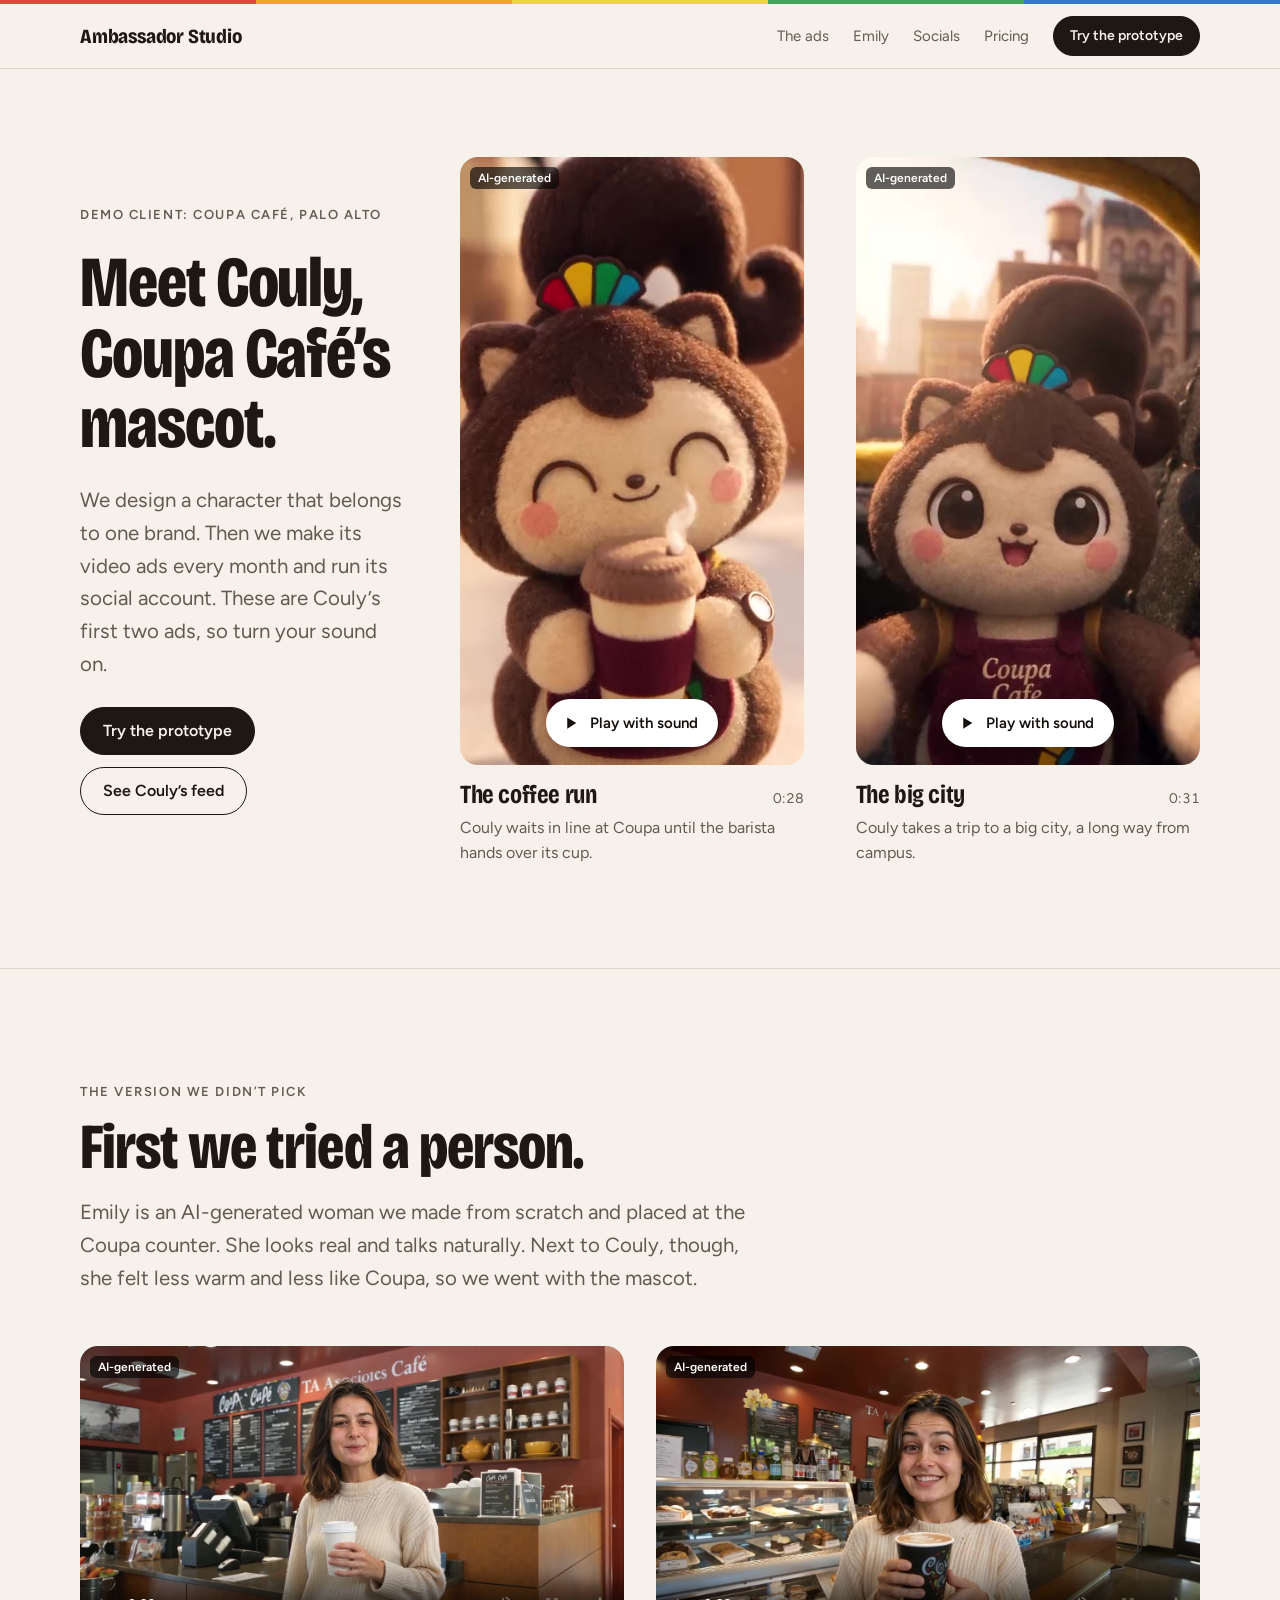
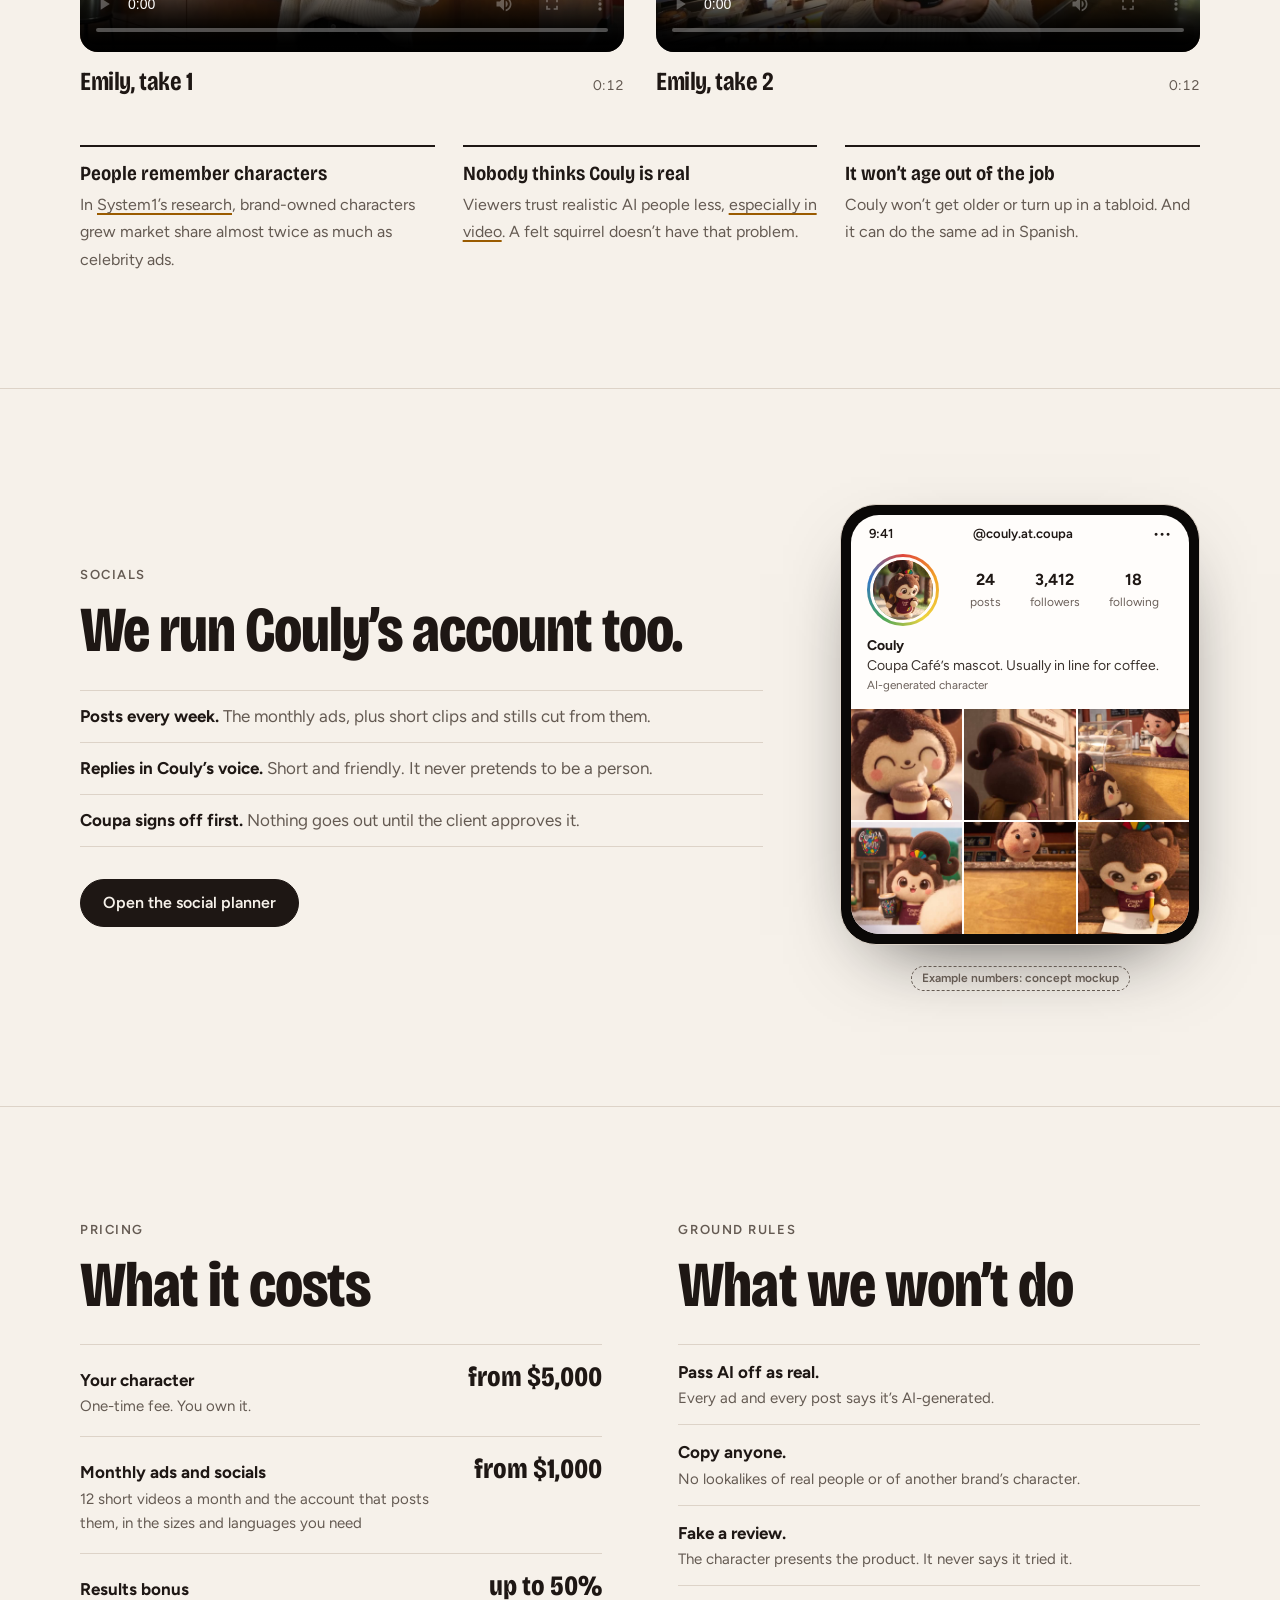
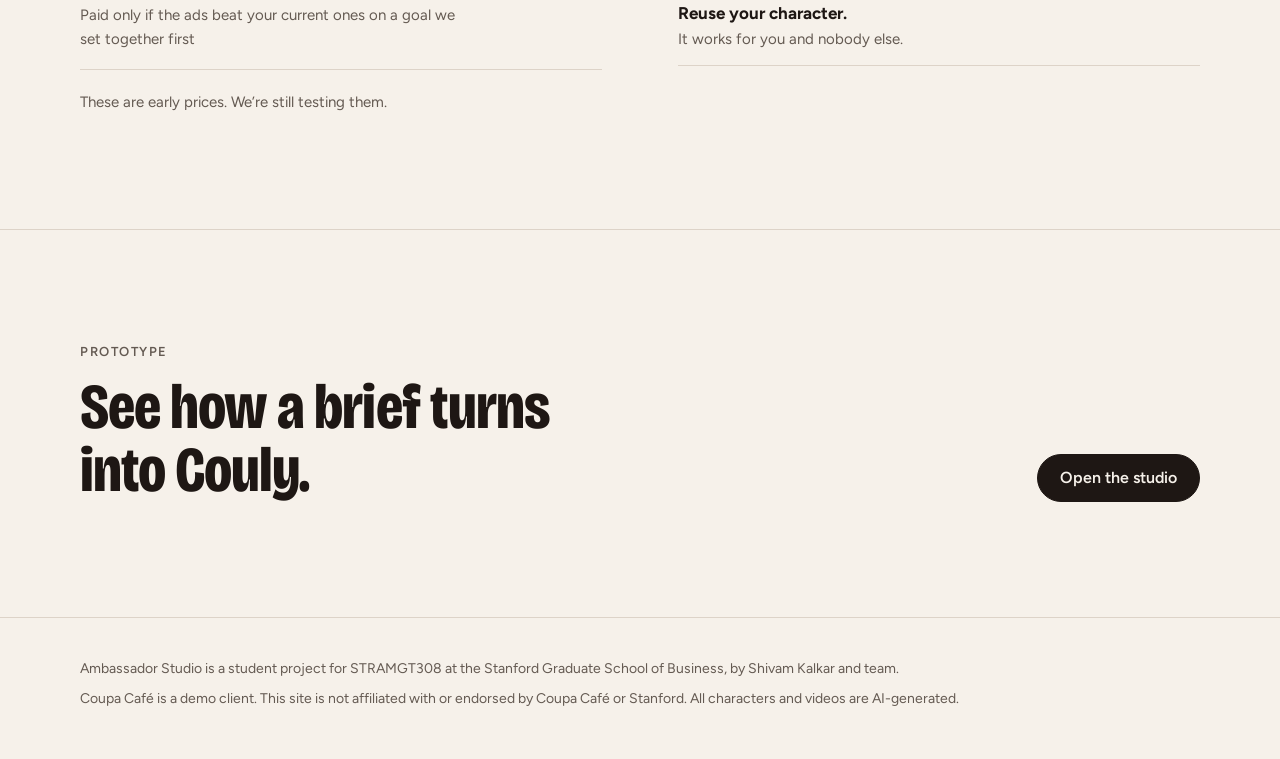
==== commit 0e294376: "Rename mascot to Couly, the name shown in the video Co-Authored-By: Claude Opus 5.5 <noreply@anthrop" ====
--- a/index.html
+++ b/index.html
@@ -4,7 +4,7 @@
 <meta charset="utf-8">
 <meta name="viewport" content="width=device-width, initial-scale=1, viewport-fit=cover">
 <title>Ambassador Studio</title>
-<meta name="description" content="We design an original character for a brand, make its video ads every month and run its social account. Demo: Cocoa, Coupa Café's mascot.">
+<meta name="description" content="We design an original character for a brand, make its video ads every month and run its social account. Demo: Couly, Coupa Café's mascot.">
 <link rel="icon" href="img/mascot-coffee-run.jpg">
 <link rel="preconnect" href="https://fonts.googleapis.com">
 <link rel="preconnect" href="https://fonts.gstatic.com" crossorigin>
@@ -71,11 +71,11 @@
     <div class="wrap">
       <div class="hero-head">
         <p class="kicker">Demo client: Coupa Café, Palo Alto</p>
-        <h1 id="hero-title">Meet Cocoa, Coupa Café’s mascot.</h1>
-        <p class="lede">We design a character that belongs to one brand. Then we make its video ads every month and run its social account. These are Cocoa’s first two ads, so turn your sound on.</p>
+        <h1 id="hero-title">Meet Couly, Coupa Café’s mascot.</h1>
+        <p class="lede">We design a character that belongs to one brand. Then we make its video ads every month and run its social account. These are Couly’s first two ads, so turn your sound on.</p>
         <div class="ctas">
           <a class="btn btn-solid" href="studio.html">Try the prototype</a>
-          <a class="btn" href="#socials">See Cocoa’s feed</a>
+          <a class="btn" href="#socials">See Couly’s feed</a>
         </div>
       </div>
 
@@ -88,7 +88,7 @@
           </div>
           <figcaption>
             <div class="title"><h3>The coffee run</h3><span>0:28</span></div>
-            <p>Cocoa waits in line at Coupa until the barista hands over its cup.</p>
+            <p>Couly waits in line at Coupa until the barista hands over its cup.</p>
           </figcaption>
         </figure>
         <figure class="spot">
@@ -99,7 +99,7 @@
           </div>
           <figcaption>
             <div class="title"><h3>The big city</h3><span>0:31</span></div>
-            <p>Cocoa takes a trip to a big city, a long way from campus.</p>
+            <p>Couly takes a trip to a big city, a long way from campus.</p>
           </figcaption>
         </figure>
       </div>
@@ -111,7 +111,7 @@
       <div class="head">
         <p class="kicker">The version we didn’t pick</p>
         <h2 id="emily-title">First we tried a person.</h2>
-        <p class="lede">Emily is an AI-generated woman we made from scratch and placed at the Coupa counter. She looks real and talks naturally. Next to Cocoa, though, she felt less warm and less like Coupa, so we went with the mascot.</p>
+        <p class="lede">Emily is an AI-generated woman we made from scratch and placed at the Coupa counter. She looks real and talks naturally. Next to Couly, though, she felt less warm and less like Coupa, so we went with the mascot.</p>
       </div>
       <div class="emily">
         <figure class="spot">
@@ -132,8 +132,8 @@
 
       <div class="verdict" id="why">
         <div><strong>People remember characters</strong><span>In <a href="https://system1group.com/blog/how-far-can-you-stretch-your-character-fluent-device">System1’s research</a>, brand-owned characters grew market share almost twice as much as celebrity ads.</span></div>
-        <div><strong>Nobody thinks Cocoa is real</strong><span>Viewers trust realistic AI people less, <a href="https://www.mi-3.com.au/03-02-2026/machine-made-ads-for-trigger-big-trust-penalties">especially in video</a>. A felt squirrel doesn’t have that problem.</span></div>
-        <div><strong>It won’t age out of the job</strong><span>Cocoa won’t get older or turn up in a tabloid. And it can do the same ad in Spanish.</span></div>
+        <div><strong>Nobody thinks Couly is real</strong><span>Viewers trust realistic AI people less, <a href="https://www.mi-3.com.au/03-02-2026/machine-made-ads-for-trigger-big-trust-penalties">especially in video</a>. A felt squirrel doesn’t have that problem.</span></div>
+        <div><strong>It won’t age out of the job</strong><span>Couly won’t get older or turn up in a tabloid. And it can do the same ad in Spanish.</span></div>
       </div>
     </div>
   </section>
@@ -142,18 +142,18 @@
     <div class="wrap social">
       <div>
         <p class="kicker">Socials</p>
-        <h2 id="social-title" style="margin-top:18px">We run Cocoa’s account too.</h2>
+        <h2 id="social-title" style="margin-top:18px">We run Couly’s account too.</h2>
         <ul>
           <li><strong>Posts every week.</strong> <span>The monthly ads, plus short clips and stills cut from them.</span></li>
-          <li><strong>Replies in Cocoa’s voice.</strong> <span>Short and friendly. It never pretends to be a person.</span></li>
+          <li><strong>Replies in Couly’s voice.</strong> <span>Short and friendly. It never pretends to be a person.</span></li>
           <li><strong>Coupa signs off first.</strong> <span>Nothing goes out until the client approves it.</span></li>
         </ul>
         <a class="btn btn-solid" href="studio.html#step-5">Open the social planner</a>
       </div>
       <div>
-        <div class="phone" aria-label="Mockup of Cocoa's social profile">
+        <div class="phone" aria-label="Mockup of Couly's social profile">
           <div class="screen">
-            <div class="bar"><span>9:41</span><span>@cocoa.at.coupa</span><span>•••</span></div>
+            <div class="bar"><span>9:41</span><span>@couly.at.coupa</span><span>•••</span></div>
             <div class="profile">
               <div class="top">
                 <div class="avatar"><img src="img/post-1.jpg" alt=""></div>
@@ -163,7 +163,7 @@
                   <div><b>18</b><span>following</span></div>
                 </div>
               </div>
-              <p class="name">Cocoa</p>
+              <p class="name">Couly</p>
               <p class="bio">Coupa Café’s mascot. Usually in line for coffee.<br><small>AI-generated character</small></p>
             </div>
             <div class="grid3">
@@ -210,7 +210,7 @@
     <div class="wrap">
       <div>
         <p class="kicker">Prototype</p>
-        <h2 id="cta-title" style="margin-top:18px;max-width:16ch">See how a brief turns into Cocoa.</h2>
+        <h2 id="cta-title" style="margin-top:18px;max-width:16ch">See how a brief turns into Couly.</h2>
       </div>
       <a class="btn btn-solid" href="studio.html">Open the studio</a>
     </div>
